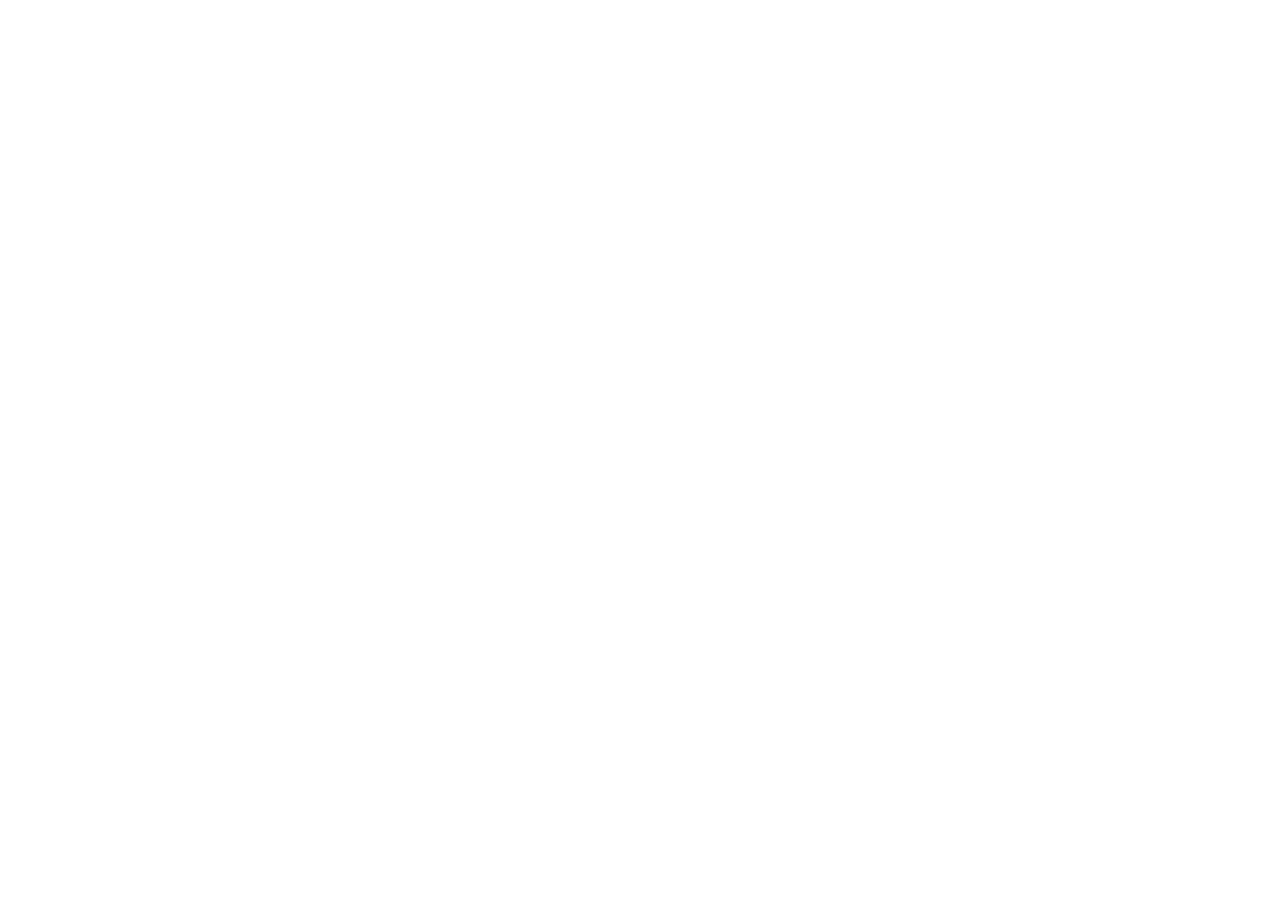
==== index.html @ 587dcdc4 "Create starter template" ====
<html lang="en">
  <head>
    <meta charset="UTF-8" />
    <meta http-equiv="X-UA-Compatible" content="IE=edge" />
    <meta name="viewport" content="width=device-width, initial-scale=1.0" />
    <link rel="stylesheet" href="assets/css/style.css" />
    <title>House Rental</title>
  </head>
  <body>
    <header></header>
    <main></main>
    <footer></footer>
    <script src="assets/js/script.js"></script>
  </body>
</html>
---- assets/css/style.css ----
@import url("https://fonts.googleapis.com/css2?family=Poppins:ital,wght@0,100;0,200;0,300;0,400;0,500;0,600;1,500&display=swap");

* {
  margin: 0;
  padding: 0;
  box-sizing: border-box;
  font-family: "Poppins", sans-serif;
}
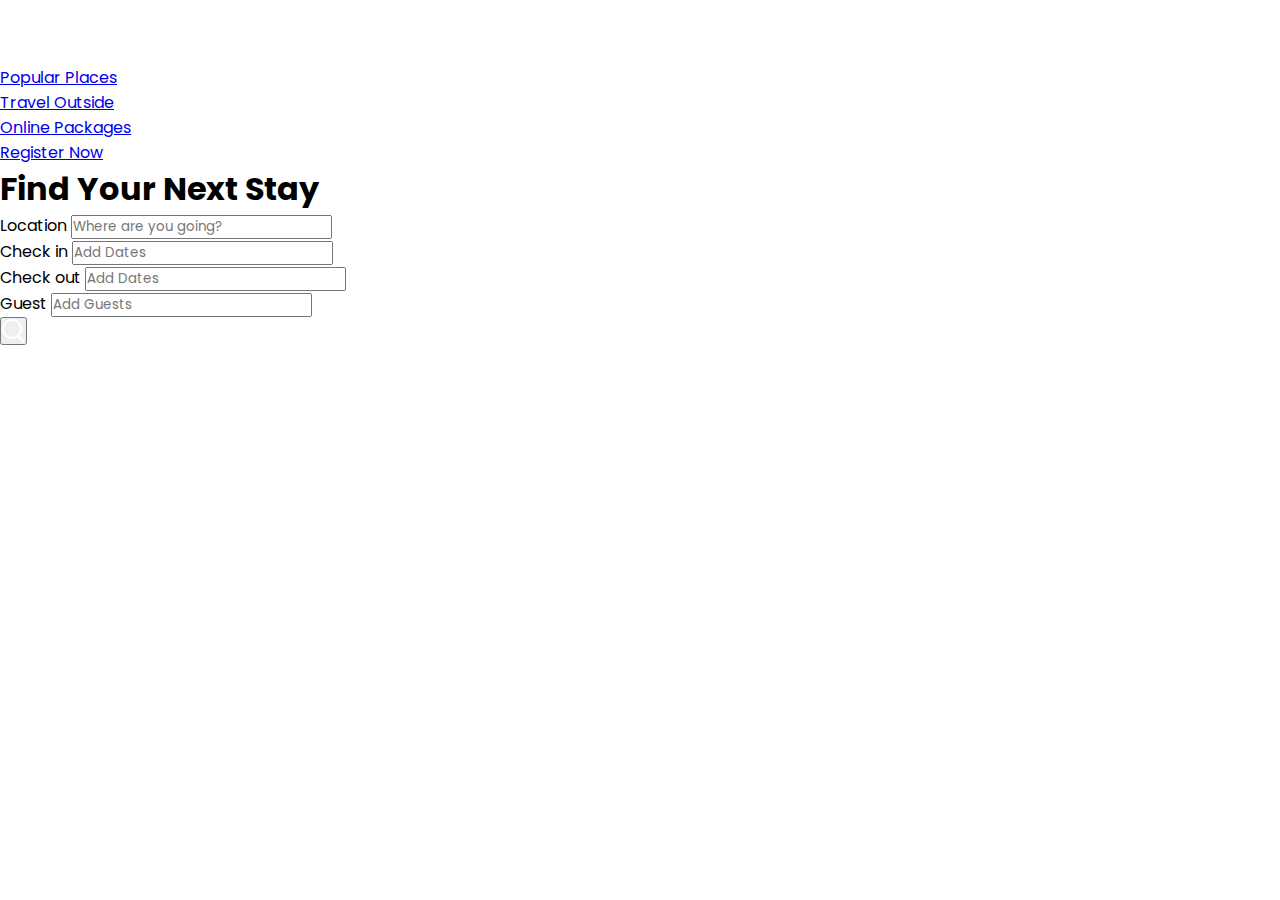
==== commit f36db136: "Create header & navbar" ====
--- a/index.html
+++ b/index.html
@@ -3,13 +3,69 @@
     <meta charset="UTF-8" />
     <meta http-equiv="X-UA-Compatible" content="IE=edge" />
     <meta name="viewport" content="width=device-width, initial-scale=1.0" />
+    <!-- custom css link -->
     <link rel="stylesheet" href="assets/css/style.css" />
     <title>House Rental</title>
   </head>
   <body>
-    <header></header>
+    <!-- header -->
+    <header class="header">
+      <!-- header menu -->
+      <nav class="navbar-container">
+        <section class="navbar-logo">
+          <img src="./assets/image/logo.png" alt="logo" />
+        </section>
+        <section class="navbar-menu">
+          <ul>
+            <li><a href="#">Popular Places</a></li>
+            <li><a href="#">Travel Outside</a></li>
+            <li><a href="#">Online Packages</a></li>
+          </ul>
+        </section>
+        <section class="navbar-register-btn">
+          <a href="#">Register Now</a>
+        </section>
+      </nav>
+
+      <!-- header search section -->
+
+      <section class="header-searchbar">
+        <section class="searchbar-title">
+          <h1>Find Your Next Stay</h1>
+        </section>
+        <section class="searchbar-form">
+          <form action="">
+            <section class="search-input border-right">
+              <label>Location</label>
+              <input type="text" placeholder="Where are you going?" />
+            </section>
+            <section class="search-input border-right">
+              <label>Check in</label>
+              <input type="text" placeholder="Add Dates" />
+            </section>
+            <section class="search-input border-right">
+              <label>Check out</label>
+              <input type="text" placeholder="Add Dates" />
+            </section>
+            <section class="search-input">
+              <label>Guest</label>
+              <input type="text" placeholder="Add Guests" />
+            </section>
+            <section class="searchbar-submit-btn">
+              <button type="submit">
+                <img src="./assets/image/search.png" alt="search" />
+              </button>
+            </section>
+          </form>
+        </section>
+      </section>
+    </header>
+    <!-- main -->
     <main></main>
+    <!-- footer -->
     <footer></footer>
+
+    <!-- scripts -->
     <script src="assets/js/script.js"></script>
   </body>
 </html>
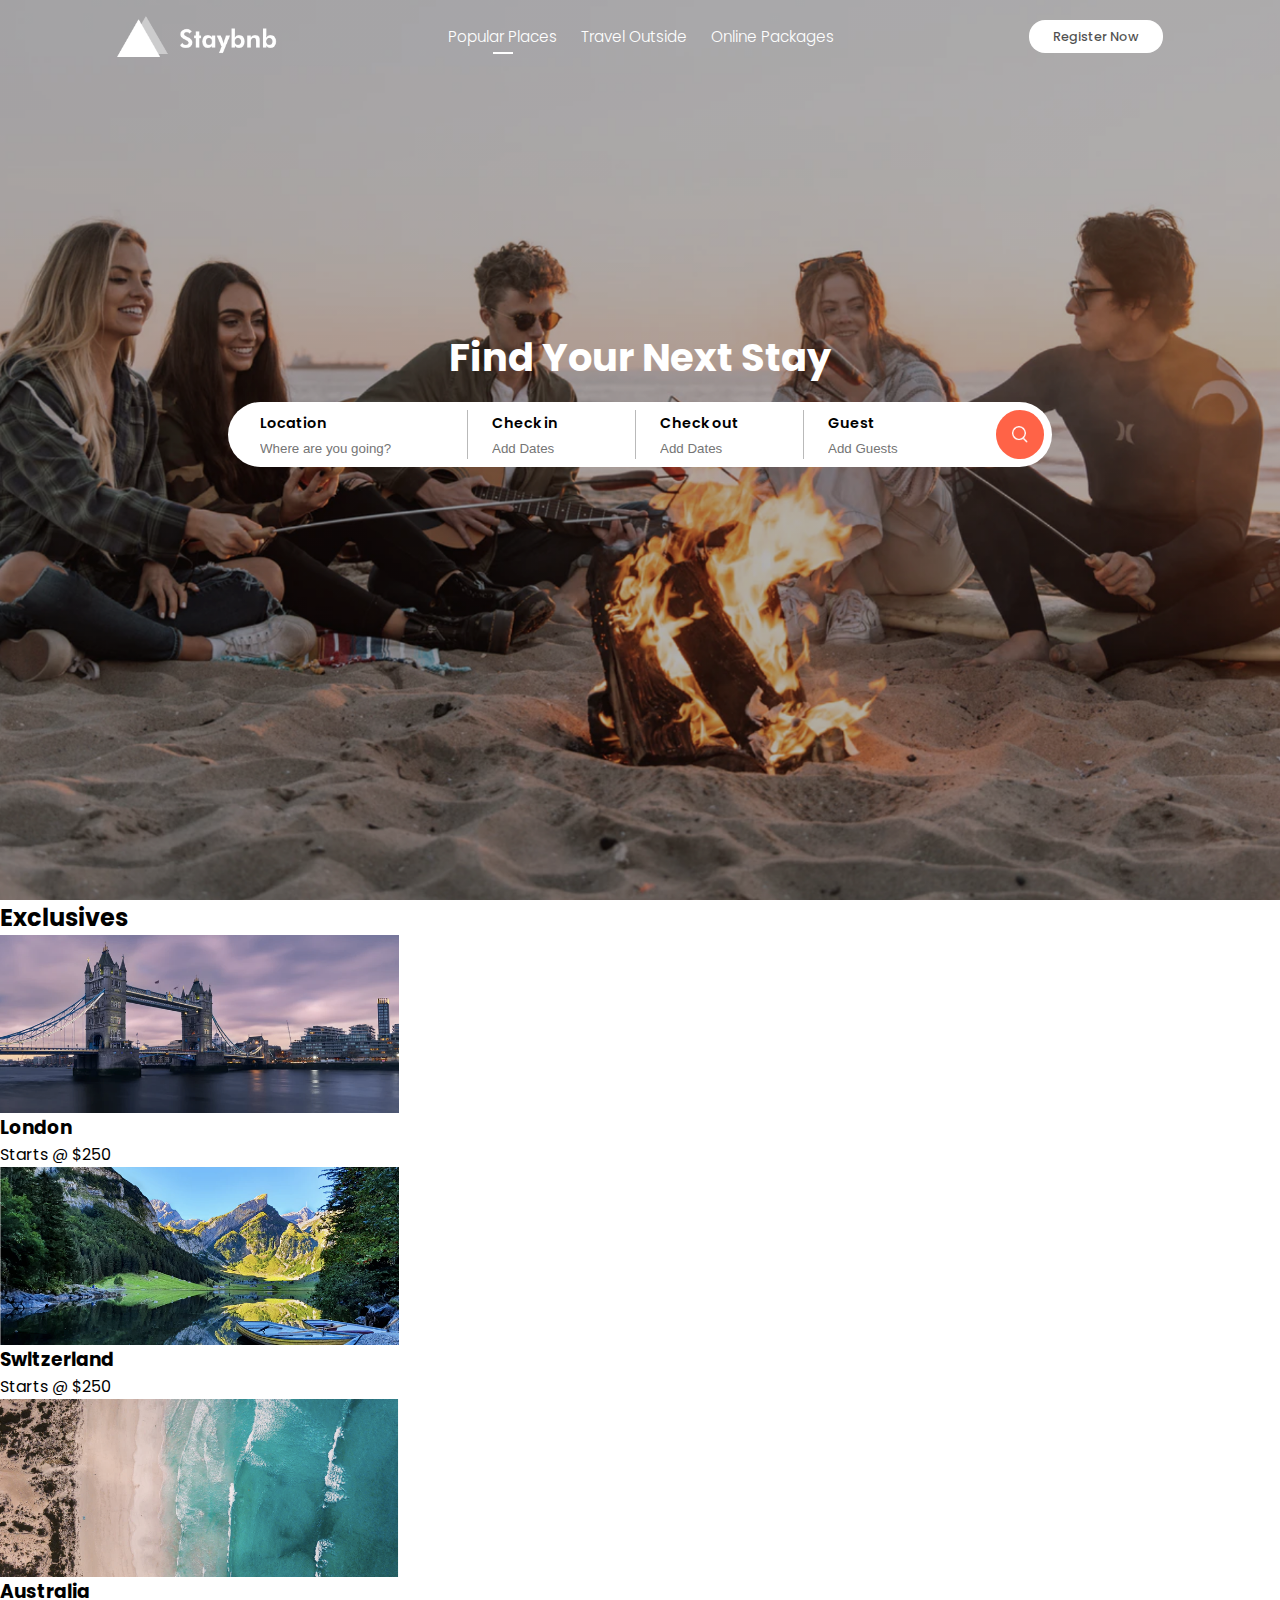
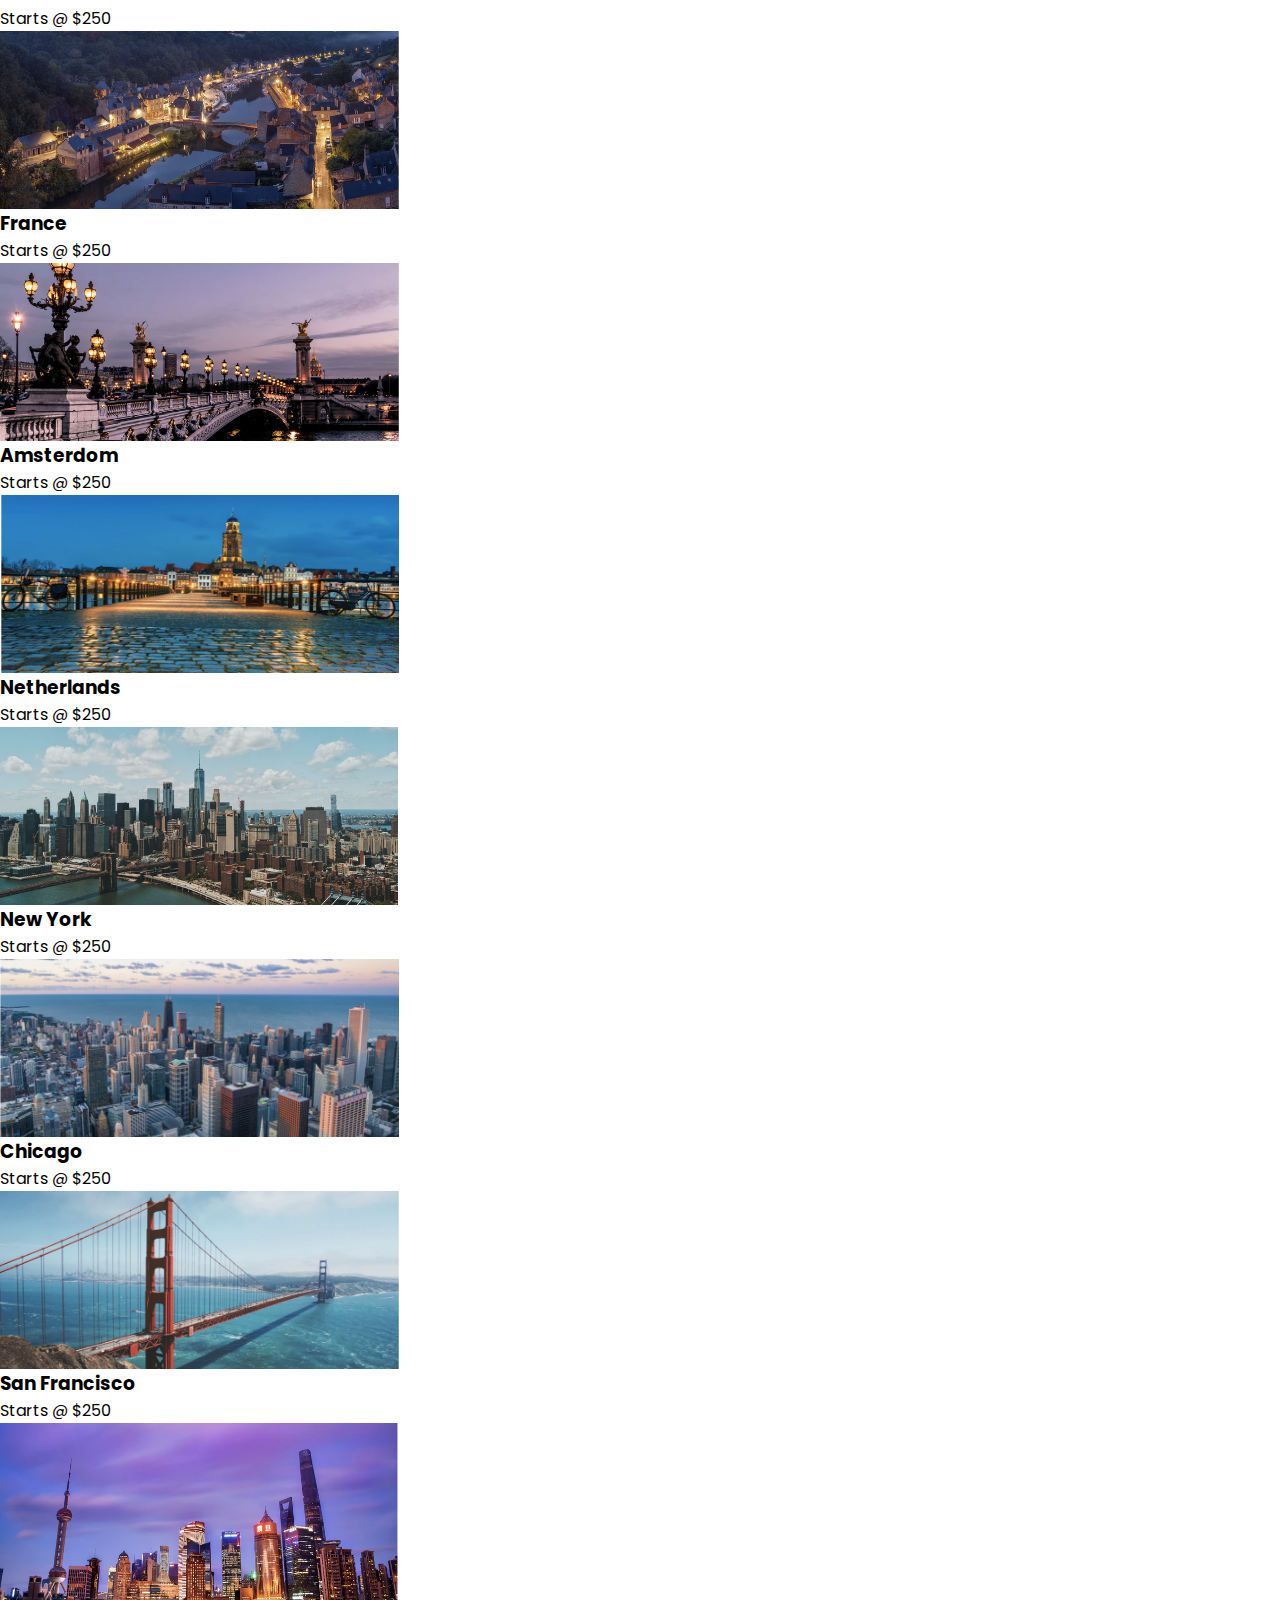
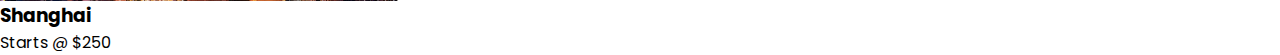
==== commit c94220e1: "Create exclusive section" ====
--- a/index.html
+++ b/index.html
@@ -61,7 +61,86 @@
       </section>
     </header>
     <!-- main -->
-    <main></main>
+    <main>
+      <!-- Exclusives sesction -->
+      <section class="exclusive-section">
+        <section class="exclusive-title">
+          <h2>Exclusives</h2>
+        </section>
+        <section class="exclusive-items">
+          <section>
+            <img src="./assets/image/image-1.png" alt="London" />
+            <span>
+              <h3>London</h3>
+              <p>Starts @ $250</p>
+            </span>
+          </section>
+          <section>
+            <img src="./assets/image/image-2.png" alt="Swltzerland" />
+            <span>
+              <h3>Swltzerland</h3>
+              <p>Starts @ $250</p>
+            </span>
+          </section>
+          <section>
+            <img src="./assets/image/image-3.png" alt="Australia" />
+            <span>
+              <h3>Australia</h3>
+              <p>Starts @ $250</p>
+            </span>
+          </section>
+          <section>
+            <img src="./assets/image/image-4.png" alt="France" />
+            <span>
+              <h3>France</h3>
+              <p>Starts @ $250</p>
+            </span>
+          </section>
+          <section>
+            <img src="./assets/image/image-5.png" alt="Amsterdom" />
+            <span>
+              <h3>Amsterdom</h3>
+              <p>Starts @ $250</p>
+            </span>
+          </section>
+          <section>
+            <img src="./assets/image/image-6.png" alt="Netherlands" />
+            <span>
+              <h3>Netherlands</h3>
+              <p>Starts @ $250</p>
+            </span>
+          </section>
+          <section>
+            <img src="./assets/image/image-7.png" alt="New York" />
+            <span>
+              <h3>New York</h3>
+              <p>Starts @ $250</p>
+            </span>
+          </section>
+          <section>
+            <img src="./assets/image/image-8.png" alt="Chicago" />
+            <span>
+              <h3>Chicago</h3>
+              <p>Starts @ $250</p>
+            </span>
+          </section>
+          <section>
+            <img src="./assets/image/image-9.png" alt="San Francisco" />
+            <span>
+              <h3>San Francisco</h3>
+              <p>Starts @ $250</p>
+            </span>
+          </section>
+          <section>
+            <img src="./assets/image/image-10.png" alt="Shanghai" />
+            <span>
+              <h3>Shanghai</h3>
+              <p>Starts @ $250</p>
+            </span>
+          </section>
+        </section>
+      </section>
+    </main>
     <!-- footer -->
     <footer></footer>
 
--- a/assets/css/style.css
+++ b/assets/css/style.css
@@ -1,8 +1,130 @@
 @import url("https://fonts.googleapis.com/css2?family=Poppins:ital,wght@0,100;0,200;0,300;0,400;0,500;0,600;1,500&display=swap");
+
+/* default sytles */
 
 * {
   margin: 0;
   padding: 0;
+  border: none;
+  outline: none;
   box-sizing: border-box;
+}
+
+body {
+  background: #fff;
+  color: #000;
   font-family: "Poppins", sans-serif;
 }
+
+a {
+  text-decoration: none;
+  color: #000;
+}
+
+li {
+  list-style: none;
+}
+
+/* custom sytles */
+
+header {
+  width: 100%;
+  height: 100vh;
+  background-image: linear-gradient(rgba(0, 0, 0, 0.3), rgba(0, 0, 0, 0.3)),
+    url("./../image/banner.png");
+  background-size: cover;
+  background-position: center;
+}
+
+/* header menu style */
+
+.navbar-container {
+  display: flex;
+  align-items: center;
+  justify-content: space-around;
+  padding: 1rem 2rem;
+}
+
+.navbar-logo img {
+  width: 10rem;
+}
+.navbar-menu ul {
+  display: flex;
+}
+.navbar-menu ul li a {
+  color: #fff;
+  margin-right: 1.5rem;
+  font-size: 0.95rem;
+  font-weight: 300;
+}
+.navbar-menu ul li:first-child {
+  position: relative;
+}
+.navbar-menu ul li:first-child:before {
+  content: "";
+  position: absolute;
+  bottom: -0.3rem;
+  left: 34%;
+  background: #fff;
+  height: 1.5px;
+  width: 15%;
+}
+.navbar-register-btn a {
+  background: #fff;
+  color: rgba(0, 0, 0, 0.685);
+  padding: 0.5rem 1.5rem;
+  border-radius: 1rem;
+  font-size: 0.8rem;
+  font-weight: 500;
+}
+
+/* header searchBar style */
+
+.header-searchbar {
+  display: flex;
+  flex-direction: column;
+  align-items: center;
+  margin-top: 20%;
+}
+.searchbar-title h1 {
+  font-size: 3vw;
+  color: #fff;
+}
+.searchbar-form form {
+  display: flex;
+  justify-content: space-evenly;
+  background: #fff;
+  padding: 0.5rem;
+  margin-top: 1rem;
+  border-radius: 3rem;
+}
+.searchbar-form form section {
+  display: flex;
+  flex-direction: column;
+  justify-content: space-around;
+  margin-left: 1.5rem;
+}
+.search-input {
+  width: 9rem;
+}
+.search-input:first-of-type {
+  width: 13rem;
+}
+.searchbar-form form section label {
+  font-size: 0.9rem;
+  font-weight: 600;
+}
+
+.border-right {
+  border-right: 1px solid rgba(112, 112, 112, 0.486);
+}
+.searchbar-submit-btn button {
+  background: tomato;
+  color: white;
+  padding: 1rem;
+  border-radius: 50%;
+  cursor: pointer;
+}
+.searchbar-submit-btn button img {
+  width: 1rem;
+}
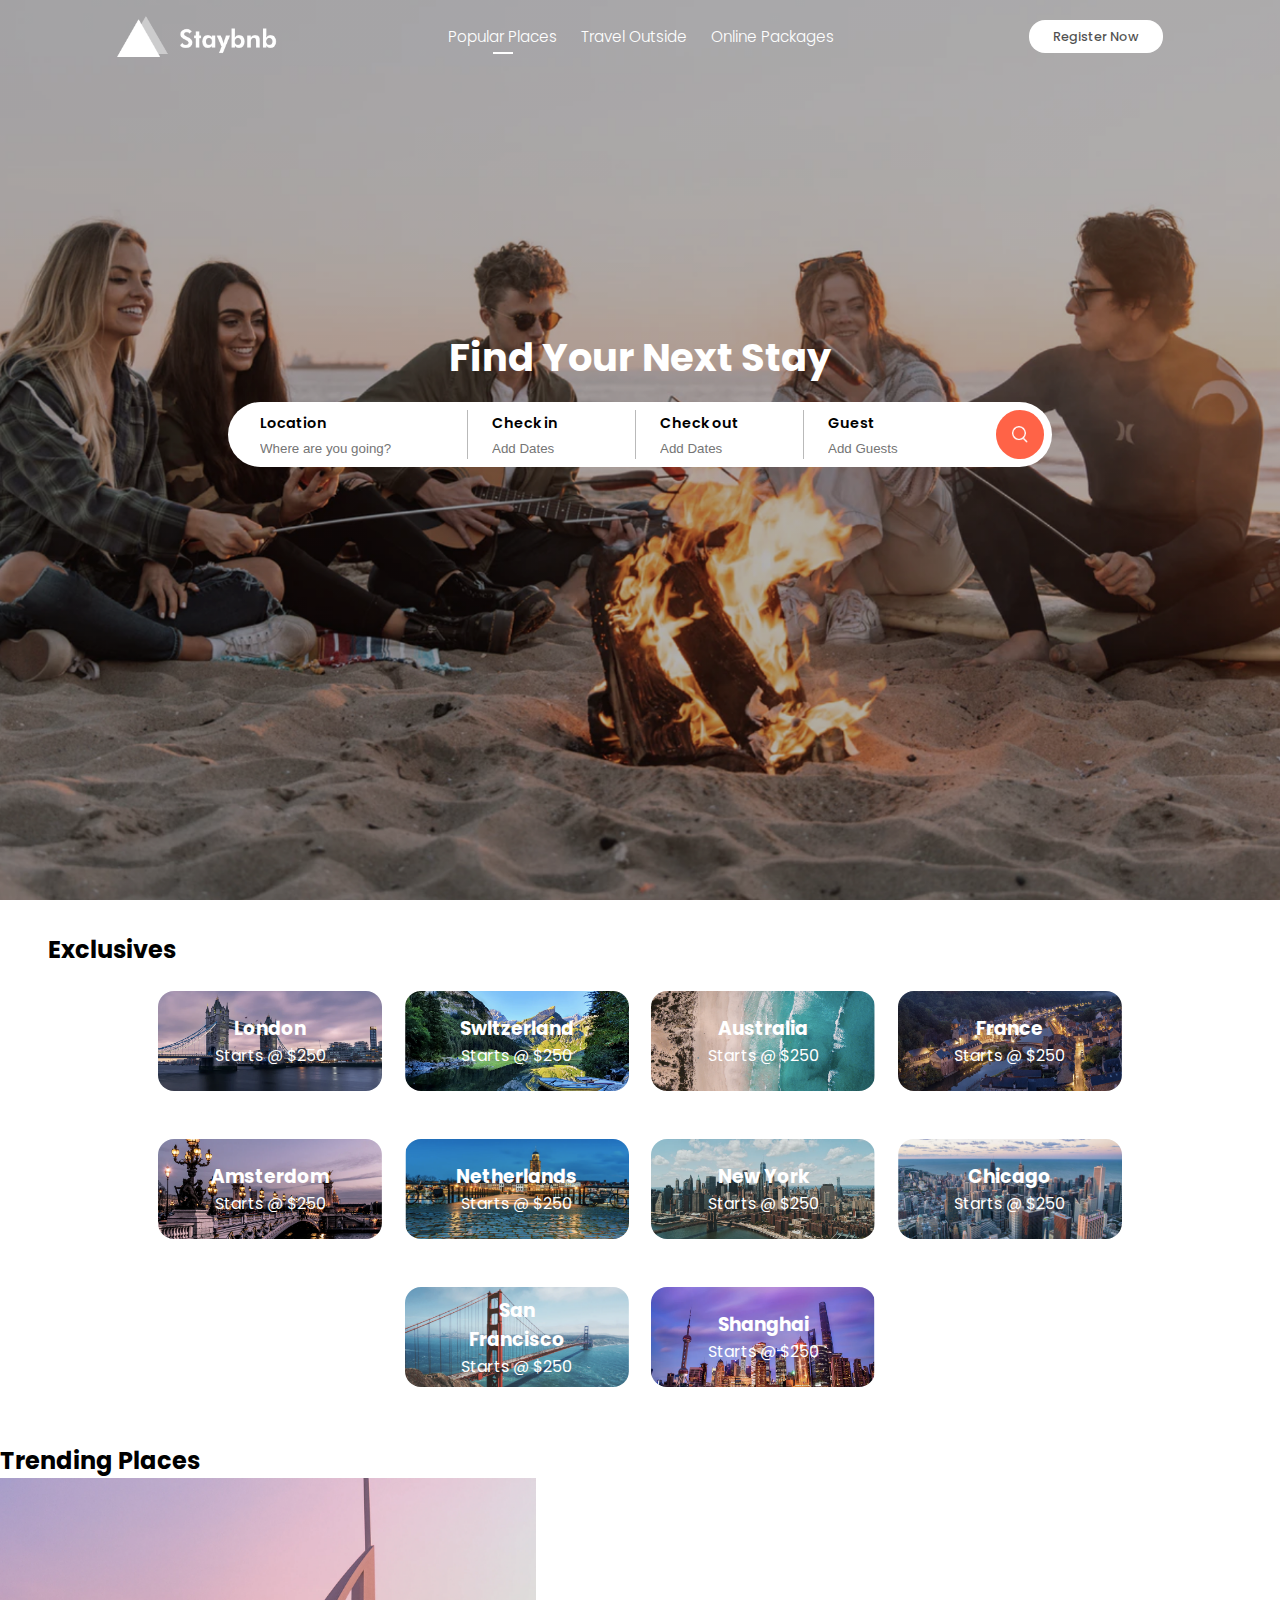
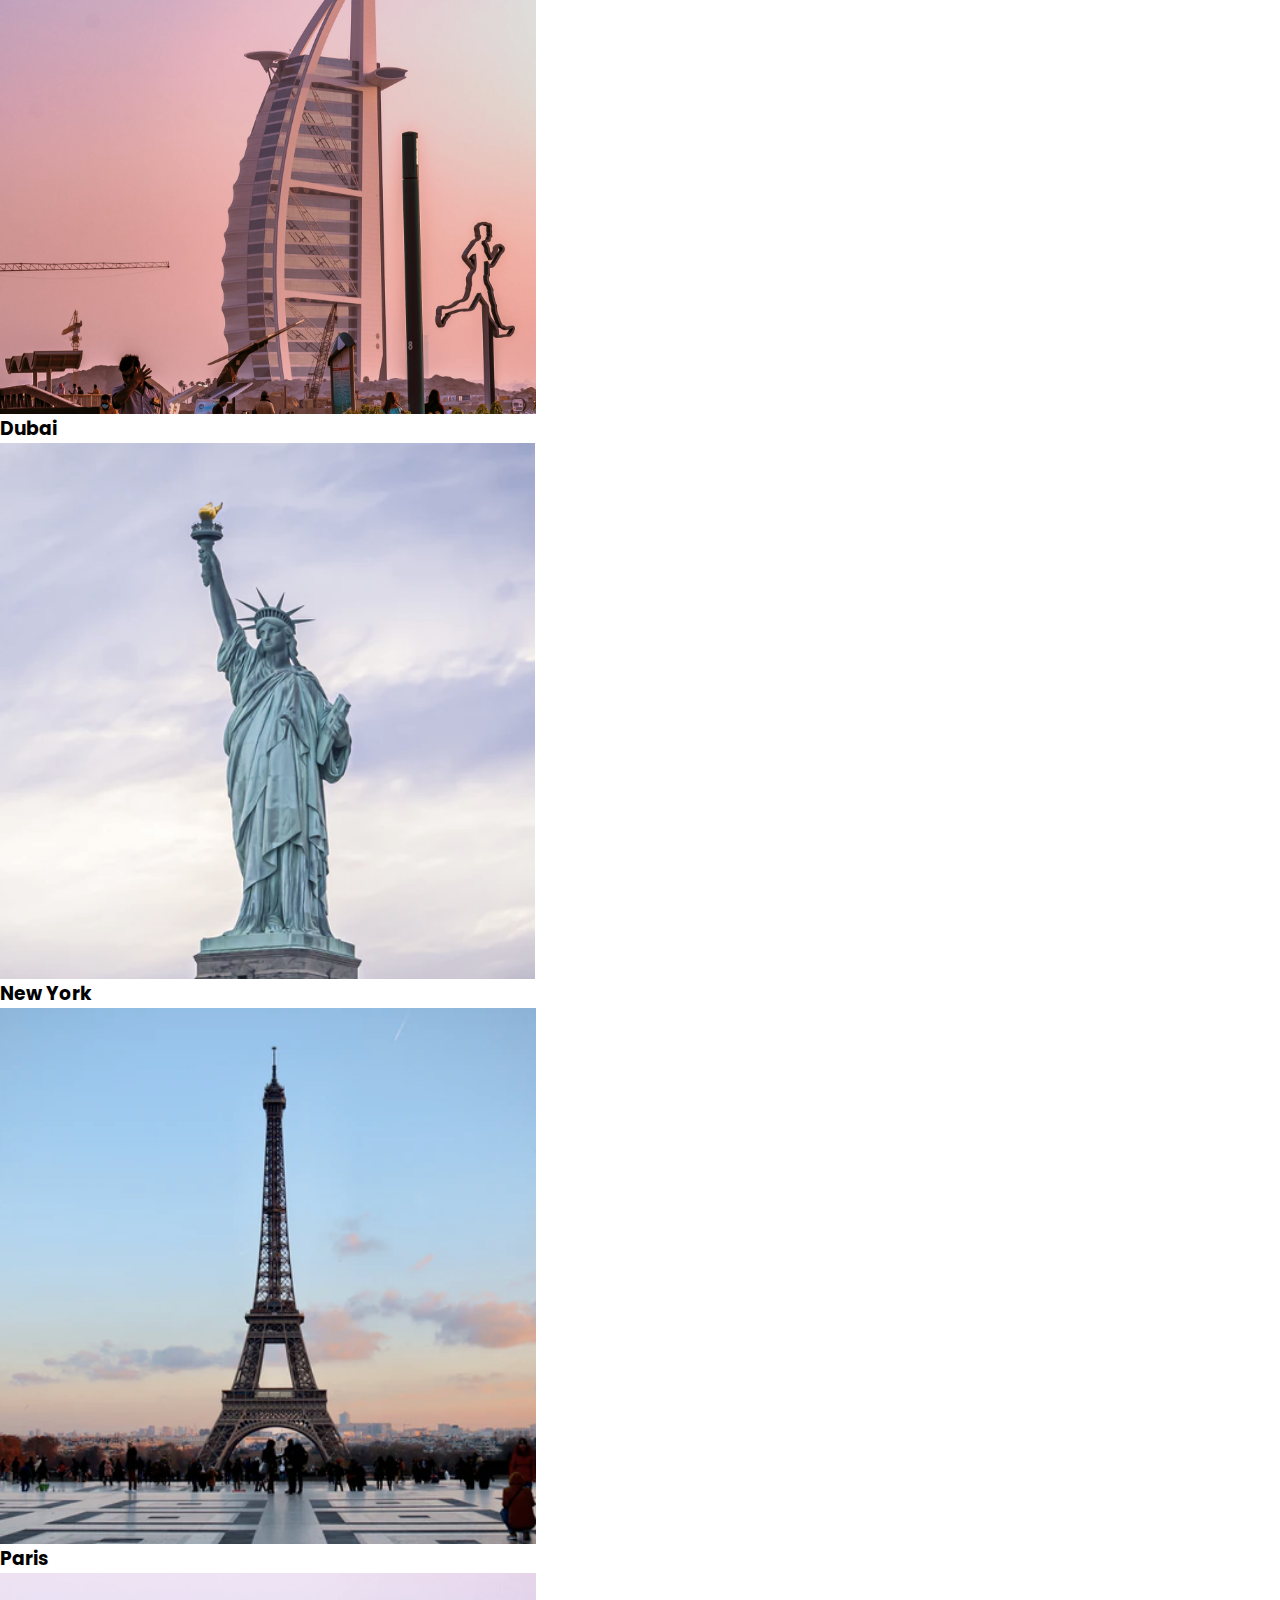
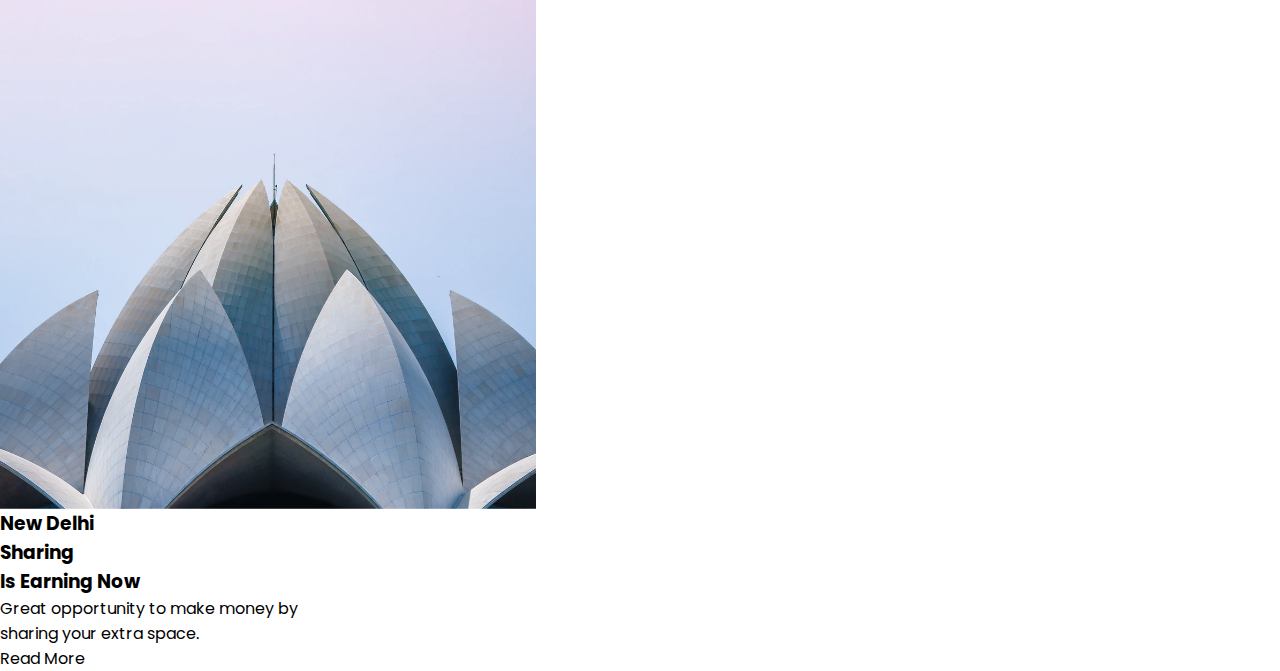
==== commit 76685c37: "Create Trending section & cta section" ====
--- a/index.html
+++ b/index.html
@@ -64,7 +64,7 @@
     <main>
       <!-- Exclusives sesction -->
       <section class="exclusive-section">
-        <section class="exclusive-title">
+        <section class="sub-title">
           <h2>Exclusives</h2>
         </section>
         <section class="exclusive-items">
@@ -140,6 +140,41 @@
           </section>
         </section>
       </section>
+
+      <!-- Trending place section -->
+      <section class="trending-section">
+        <section class="sub-title">
+          <h2>Trending Places</h2>
+        </section>
+        <section class="trending-items">
+          <section>
+            <img src="./assets/image/dubai.png" alt="dubai" />
+            <h3>Dubai</h3>
+          </section>
+          <section>
+            <img src="./assets/image/new-york.png" alt="new york" />
+            <h3>New York</h3>
+          </section>
+          <section>
+            <img src="./assets/image/paris.png" alt="paris" />
+            <h3>Paris</h3>
+          </section>
+          <section>
+            <img src="./assets/image/new-delhi.png" alt="new delhi" />
+            <h3>New Delhi</h3>
+          </section>
+        </section>
+      </section>
+
+      <!-- cta section -->
+
+      <section class="cta-section">
+        <h3>Sharing <br />Is Earning Now</h3>
+        <p>
+          Great opportunity to make money by <br />sharing your extra space.
+        </p>
+        <a href="#" class="cta-btn">Read More</a>
+      </section>
     </main>
     <!-- footer -->
     <footer></footer>
--- a/assets/css/style.css
+++ b/assets/css/style.css
@@ -128,3 +128,37 @@
 .searchbar-submit-btn button img {
   width: 1rem;
 }
+
+/* exclusive section styles */
+
+.exclusive-section {
+  padding: 2rem 3rem;
+}
+.exclusive-title {
+  font-size: 2vw;
+  font-weight: 500;
+  color: rgba(0, 0, 0, 0.795);
+}
+.exclusive-items {
+  display: flex;
+  flex-wrap: wrap;
+  justify-content: center;
+}
+.exclusive-items section {
+  position: relative;
+  margin: 1.5rem 0.7rem;
+}
+.exclusive-items section img {
+  width: 14rem;
+  border-radius: 1rem;
+  z-index: -1;
+}
+.exclusive-items section span {
+  position: absolute;
+  top: 50%;
+  left: 50%;
+  transform: translate(-50%, -50%);
+  color: #fff;
+  text-align: center;
+  z-index: 20;
+}
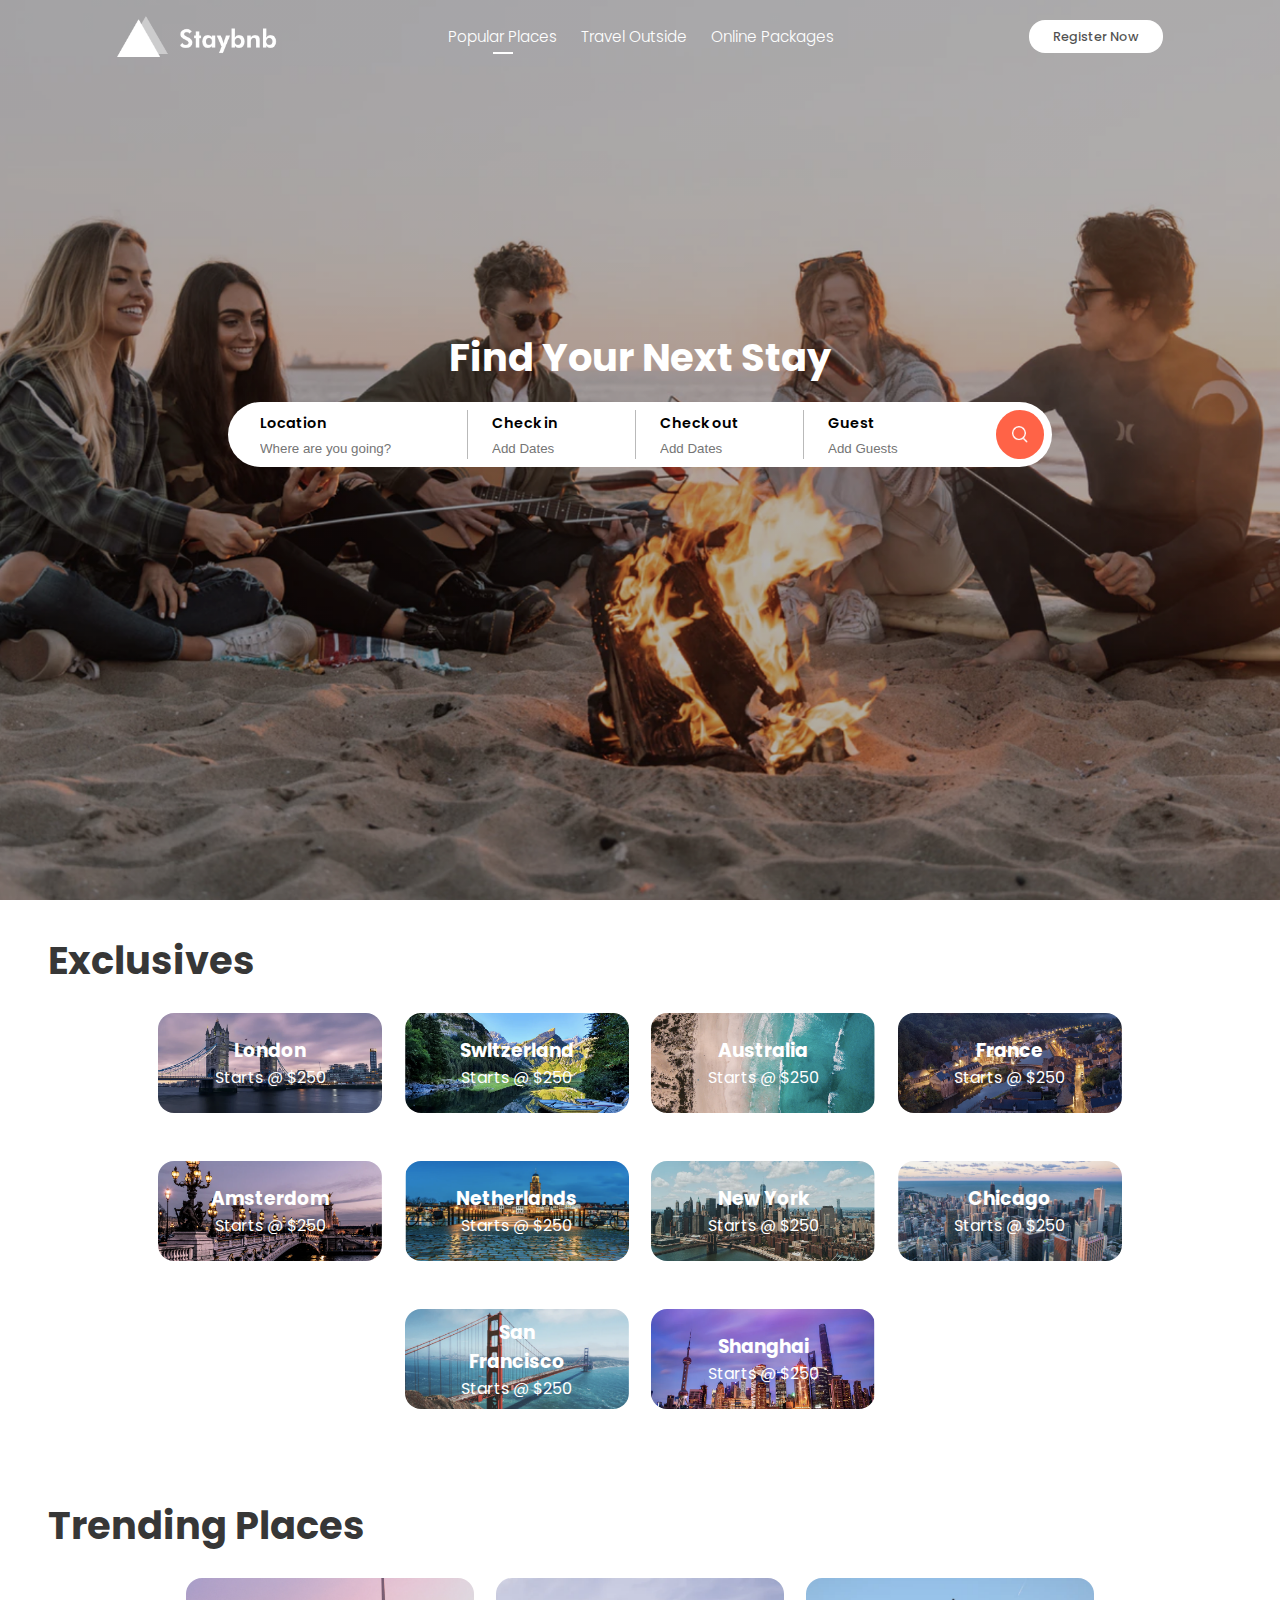
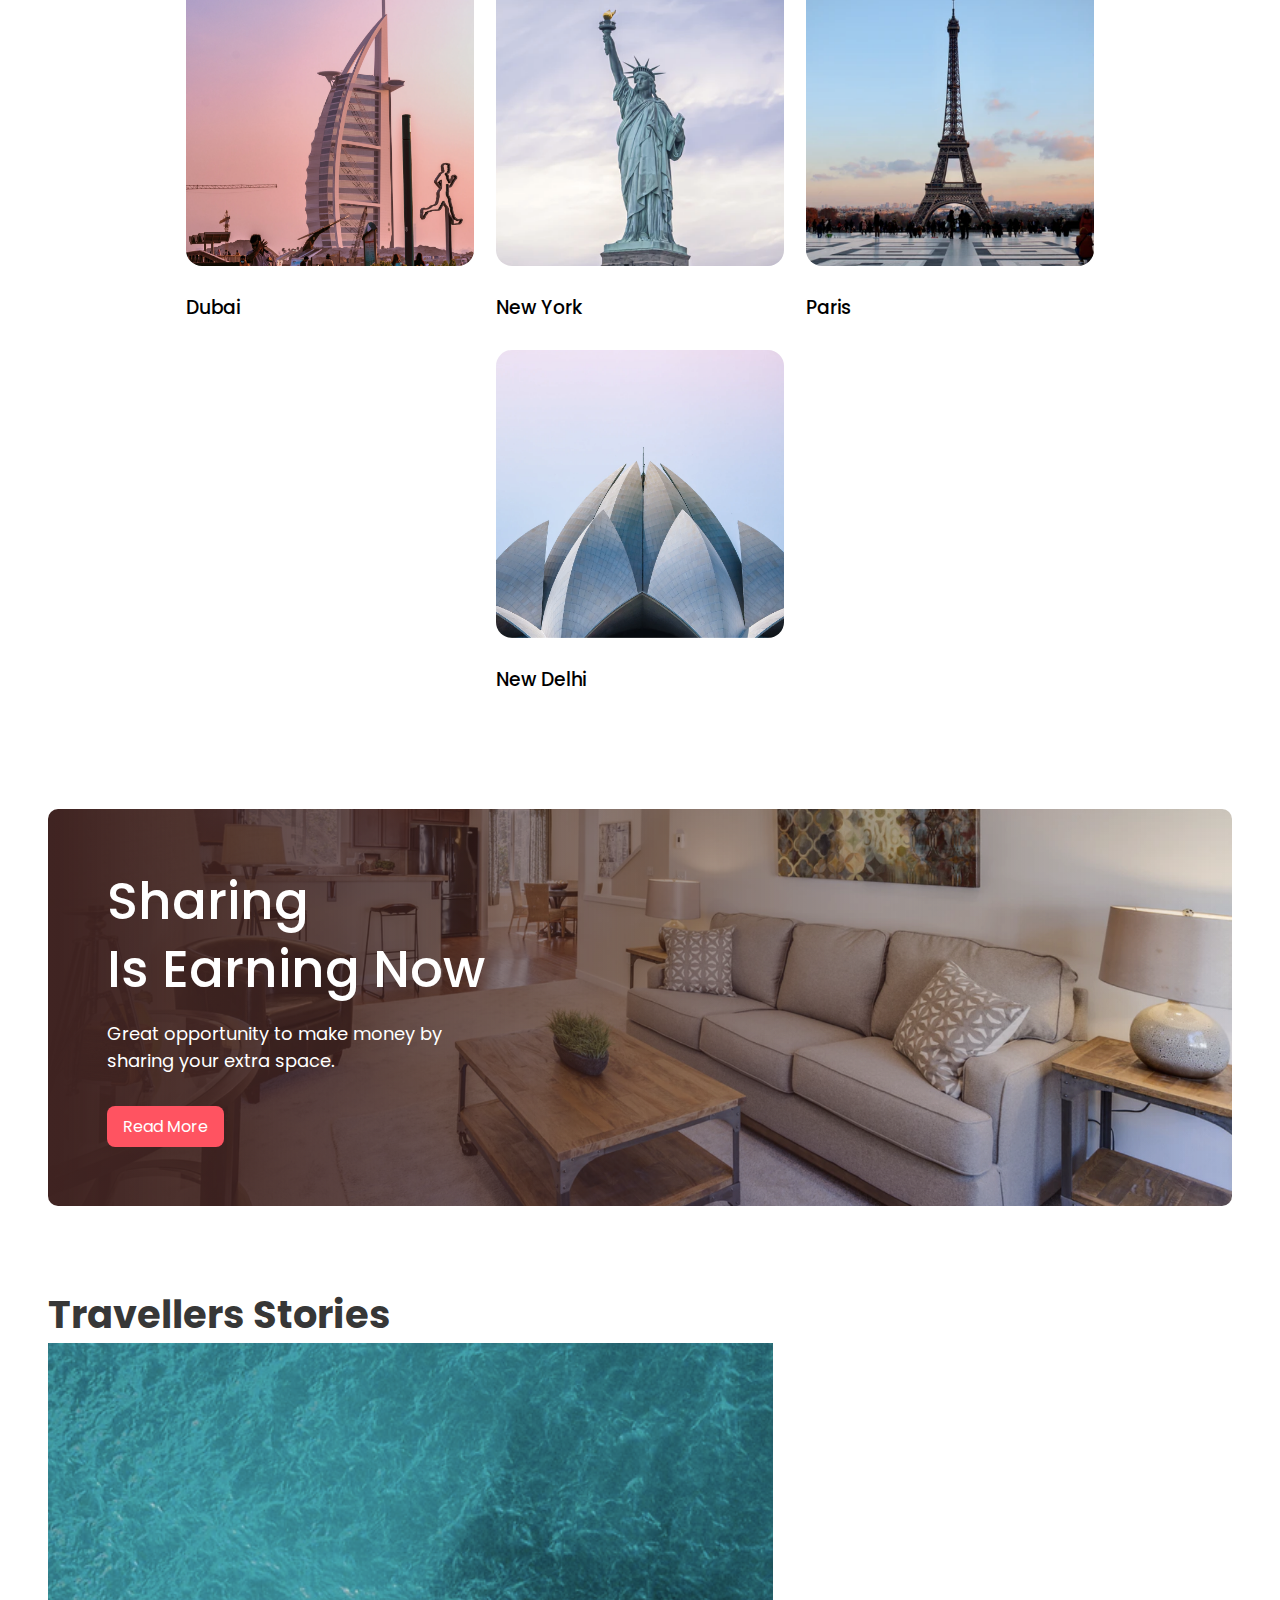
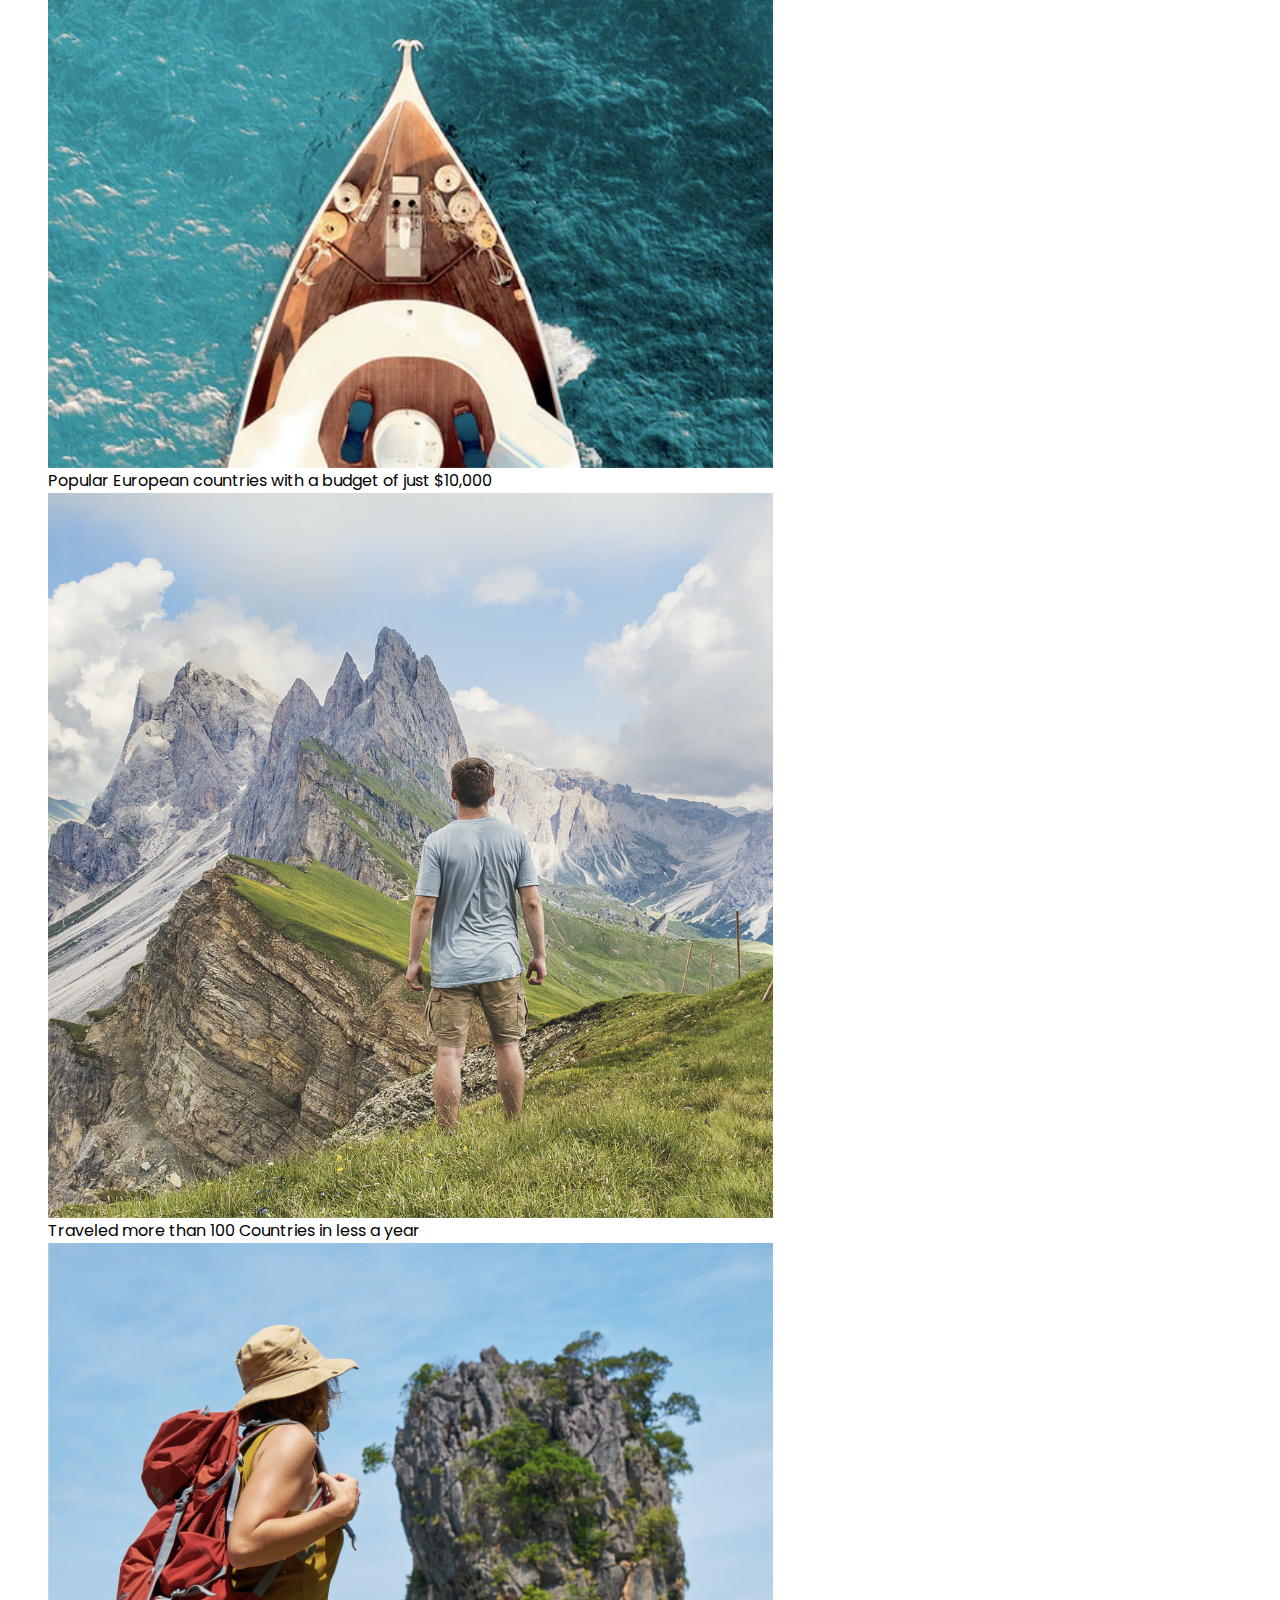
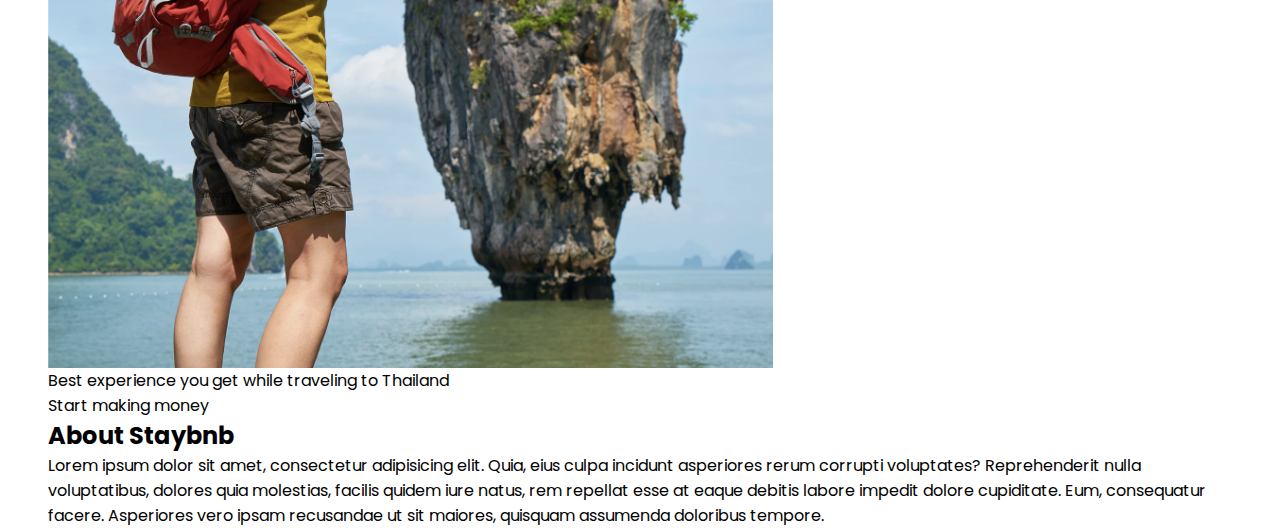
==== commit 1bec32c4: "Create Travellers section & About section" ====
--- a/index.html
+++ b/index.html
@@ -175,6 +175,48 @@
         </p>
         <a href="#" class="cta-btn">Read More</a>
       </section>
+
+      <!-- Travellers Stories section -->
+
+      <section class="travellers-section">
+        <section class="sub-title">
+          <h2>Travellers Stories</h2>
+        </section>
+        <section class="travellers-items">
+          <section>
+            <img src="./assets/image/story-1.png" alt="story" />
+            <p>Popular European countries with a budget of just $10,000</p>
+          </section>
+          <section>
+            <img src="./assets/image/story-2.png" alt="story" />
+            <p>Traveled more than 100 Countries in less a year</p>
+          </section>
+          <section>
+            <img src="./assets/image/story-3.png" alt="story" />
+            <p>Best experience you get while traveling to Thailand</p>
+          </section>
+        </section>
+        <section class="travellers-btn">
+          <a href="#">Start making money</a>
+        </section>
+      </section>
+
+      <!-- About section -->
+      <section class="about-section">
+        <section class="about-title">
+          <h2>About Staybnb</h2>
+        </section>
+        <section class="about-description">
+          <p>
+            Lorem ipsum dolor sit amet, consectetur adipisicing elit. Quia, eius
+            culpa incidunt asperiores rerum corrupti voluptates? Reprehenderit
+            nulla voluptatibus, dolores quia molestias, facilis quidem iure
+            natus, rem repellat esse at eaque debitis labore impedit dolore
+            cupiditate. Eum, consequatur facere. Asperiores vero ipsam
+            recusandae ut sit maiores, quisquam assumenda doloribus tempore.
+          </p>
+        </section>
+      </section>
     </main>
     <!-- footer -->
     <footer></footer>
--- a/assets/css/style.css
+++ b/assets/css/style.css
@@ -129,17 +129,23 @@
   width: 1rem;
 }
 
-/* exclusive section styles */
-
-.exclusive-section {
-  padding: 2rem 3rem;
-}
-.exclusive-title {
+main {
+  margin: 0 3rem;
+}
+
+/* exclusive section & trending section styles */
+
+.exclusive-section,
+.trending-section {
+  padding: 2rem 0;
+}
+.sub-title {
   font-size: 2vw;
   font-weight: 500;
   color: rgba(0, 0, 0, 0.795);
 }
-.exclusive-items {
+.exclusive-items,
+.trending-items {
   display: flex;
   flex-wrap: wrap;
   justify-content: center;
@@ -153,6 +159,13 @@
   border-radius: 1rem;
   z-index: -1;
 }
+
+.trending-items section img {
+  width: 18rem;
+  margin: 1.5rem 0.7rem;
+  border-radius: 1rem;
+}
+
 .exclusive-items section span {
   position: absolute;
   top: 50%;
@@ -162,3 +175,41 @@
   text-align: center;
   z-index: 20;
 }
+
+.trending-items section h3 {
+  margin: 0.2rem 0.7rem;
+  font-weight: 500;
+}
+
+/* cta section styles */
+
+.cta-section {
+  margin: 5rem 0;
+  background-image: linear-gradient(to right, #3f2321, transparent),
+    url("./../image/banner-2.png");
+  background-size: cover;
+  background-position: center;
+  border-radius: 10px;
+  padding: 5%;
+  color: #fff;
+}
+
+.cta-section h3 {
+  font-size: 4vw;
+  line-height: 5.3vw;
+  font-weight: 500;
+}
+
+.cta-section p {
+  font-size: 18px;
+  margin: 1rem 0;
+}
+
+.cta-btn {
+  display: inline-block;
+  background: #ff5361;
+  color: #fff;
+  padding: 0.5rem 1rem;
+  border-radius: 0.5rem;
+  margin-top: 1rem;
+}
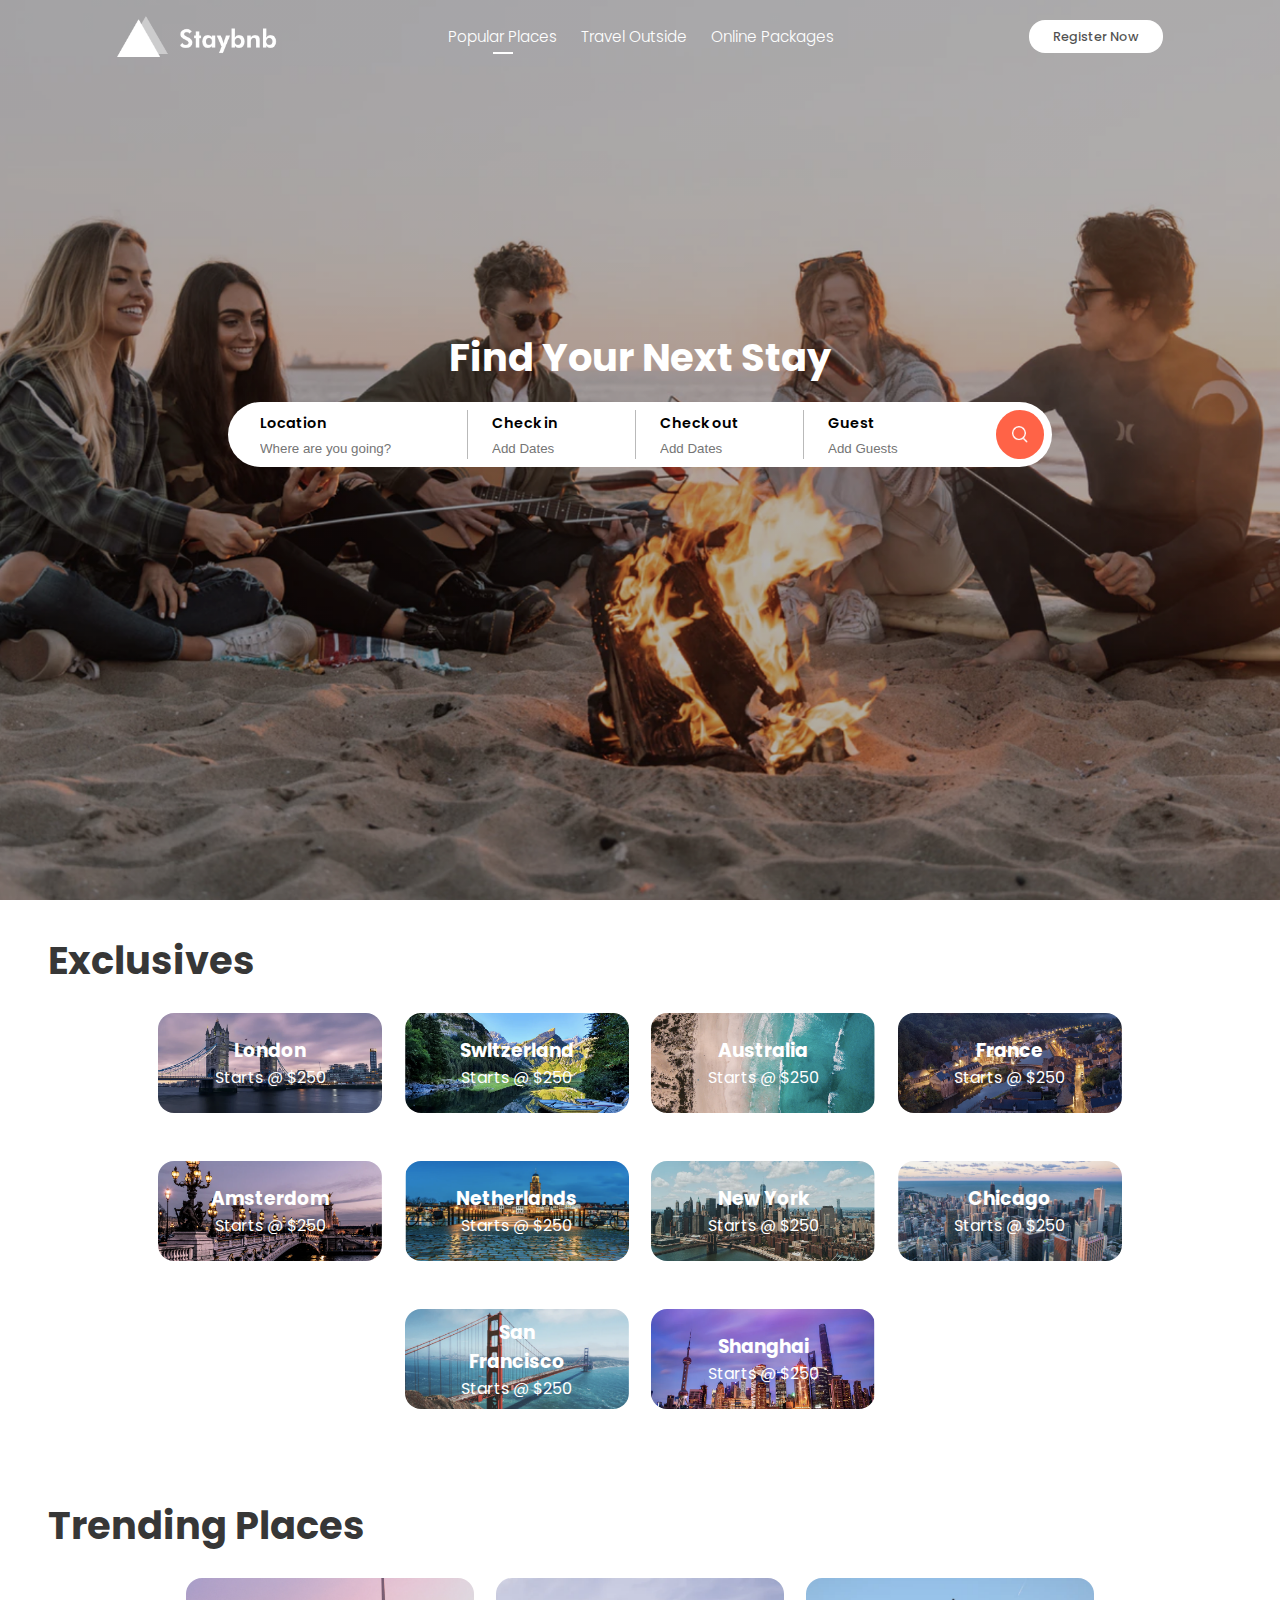
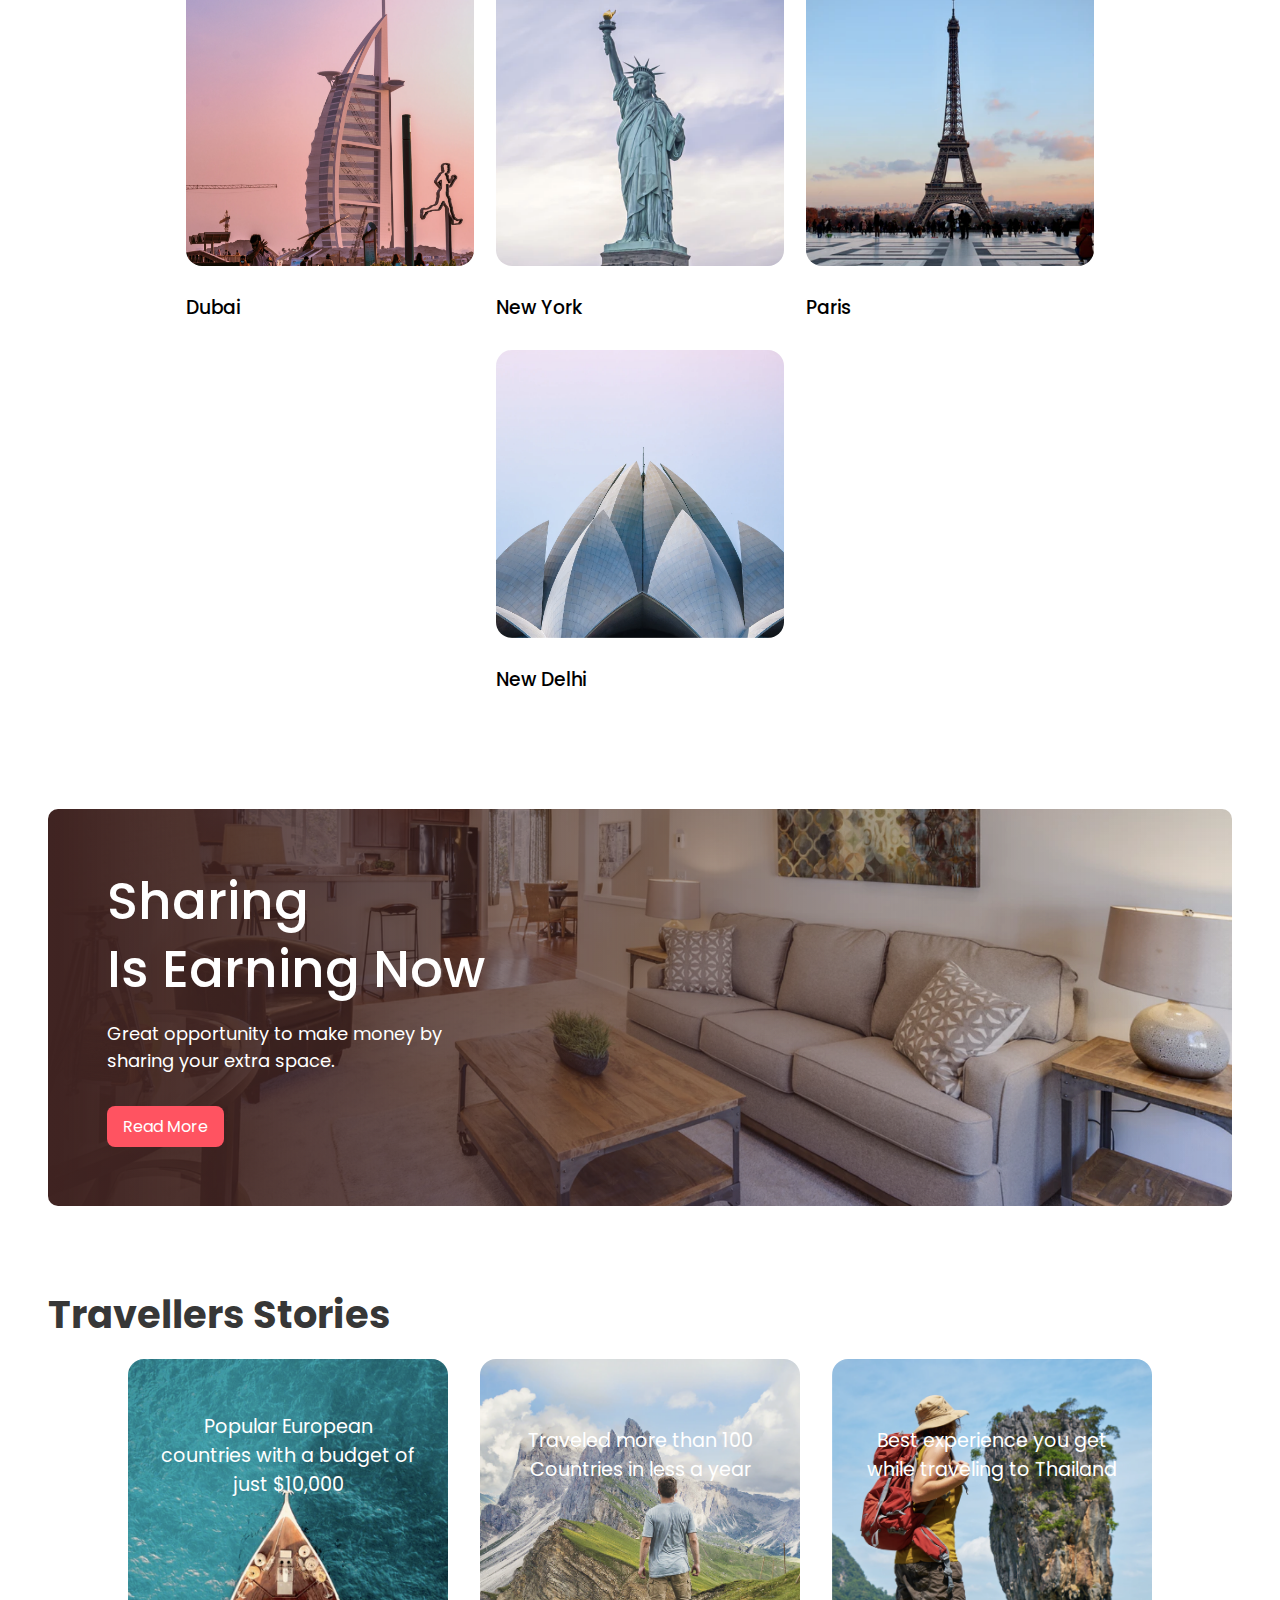
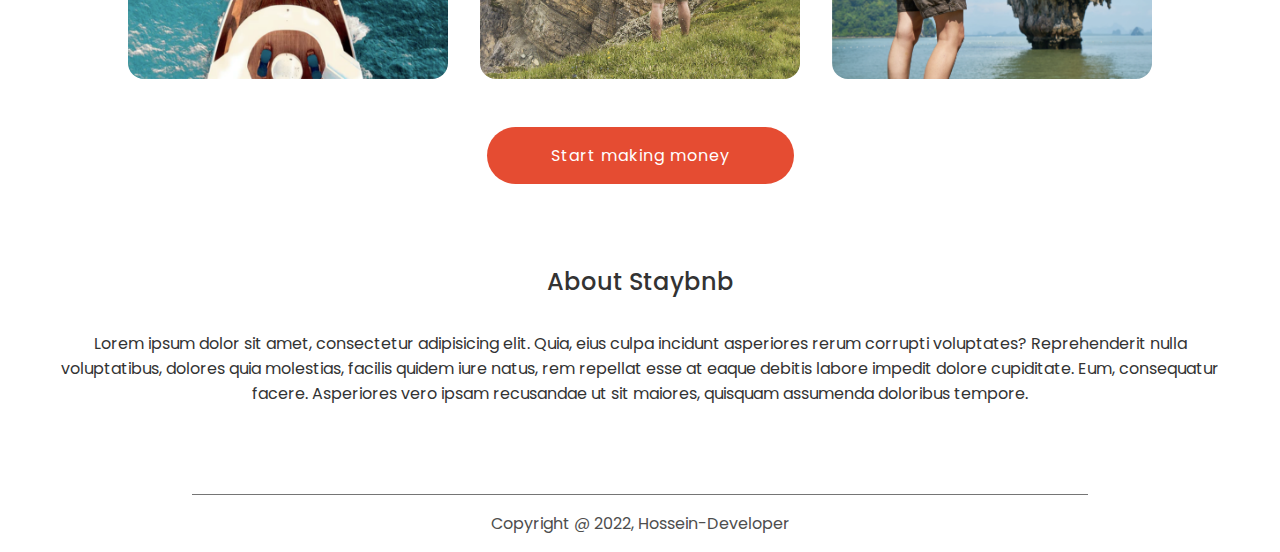
==== commit b5ac0ded: "Create footer" ====
--- a/index.html
+++ b/index.html
@@ -3,6 +3,14 @@
     <meta charset="UTF-8" />
     <meta http-equiv="X-UA-Compatible" content="IE=edge" />
     <meta name="viewport" content="width=device-width, initial-scale=1.0" />
+    <!-- FontAwesome css link -->
+    <link
+      rel="stylesheet"
+      href="https://cdnjs.cloudflare.com/ajax/libs/font-awesome/6.1.1/css/all.min.css"
+      integrity="sha512-KfkfwYDsLkIlwQp6LFnl8zNdLGxu9YAA1QvwINks4PhcElQSvqcyVLLD9aMhXd13uQjoXtEKNosOWaZqXgel0g=="
+      crossorigin="anonymous"
+      referrerpolicy="no-referrer"
+    />
     <!-- custom css link -->
     <link rel="stylesheet" href="assets/css/style.css" />
     <title>House Rental</title>
@@ -219,7 +227,23 @@
       </section>
     </main>
     <!-- footer -->
-    <footer></footer>
+    <footer>
+      <section class="footer-socil-icons">
+        <a href="https://facebook.com/"><i class="fab fa-facebook"></i></a>
+        <a href="https://youtube.com/"><i class="fab fa-youtube"></i></a>
+        <a href="https://twitter.com/"><i class="fab fa-twitter"></i></a>
+        <a href="https://linkedin.com/"><i class="fab fa-linkedin"></i></a>
+        <a href="https://instagram.com/"><i class="fab fa-instagram"></i></a>
+      </section>
+      <section class="footer-copyright">
+        Copyright @ 2022,
+        <span
+          ><a href="https://instagram.com/Hossein_developer"
+            >Hossein-Developer</a
+          >
+        </span>
+      </section>
+    </footer>
 
     <!-- scripts -->
     <script src="assets/js/script.js"></script>
--- a/assets/css/style.css
+++ b/assets/css/style.css
@@ -213,3 +213,81 @@
   border-radius: 0.5rem;
   margin-top: 1rem;
 }
+
+/* travellers section styles */
+
+.travellers-items {
+  display: flex;
+  flex-wrap: wrap;
+  justify-content: center;
+}
+.travellers-items section {
+  position: relative;
+  margin: 1rem;
+}
+.travellers-items section img {
+  width: 20rem;
+  border-radius: 1rem;
+  z-index: -1;
+}
+.travellers-items section p {
+  position: absolute;
+  top: 30%;
+  left: 50%;
+  transform: translate(-50%, -50%);
+  width: 80%;
+  color: #fff;
+  font-size: 1.2rem;
+  text-align: center;
+}
+.travellers-btn {
+  display: flex;
+  justify-content: center;
+  margin: 2rem 0;
+}
+.travellers-btn a {
+  padding: 1rem 4rem;
+  border-radius: 2rem;
+  background-color: rgba(223, 34, 1, 0.808);
+  color: white;
+  letter-spacing: 1px;
+}
+
+/* about section styles */
+
+.about-section {
+  text-align: center;
+  margin: 80px 0;
+  color: #333;
+  font-size: 1rem;
+}
+
+.about-title h2 {
+  font-size: 1.5rem;
+  margin-bottom: 2rem;
+  font-weight: 500;
+}
+
+/* footer */
+
+footer {
+  width: 100%;
+  text-align: center;
+}
+footer,
+footer a {
+  color: rgb(78, 78, 78);
+}
+.footer-socil-icons {
+  width: 70%;
+  margin: 0.5rem auto;
+  padding-bottom: 0.5rem;
+  border-bottom: 1px solid rgba(0, 0, 0, 0.541);
+}
+.footer-socil-icons a {
+  font-size: 1.3rem;
+  margin-right: 0.5rem;
+}
+.footer-copyright {
+  margin: 1rem 0;
+}
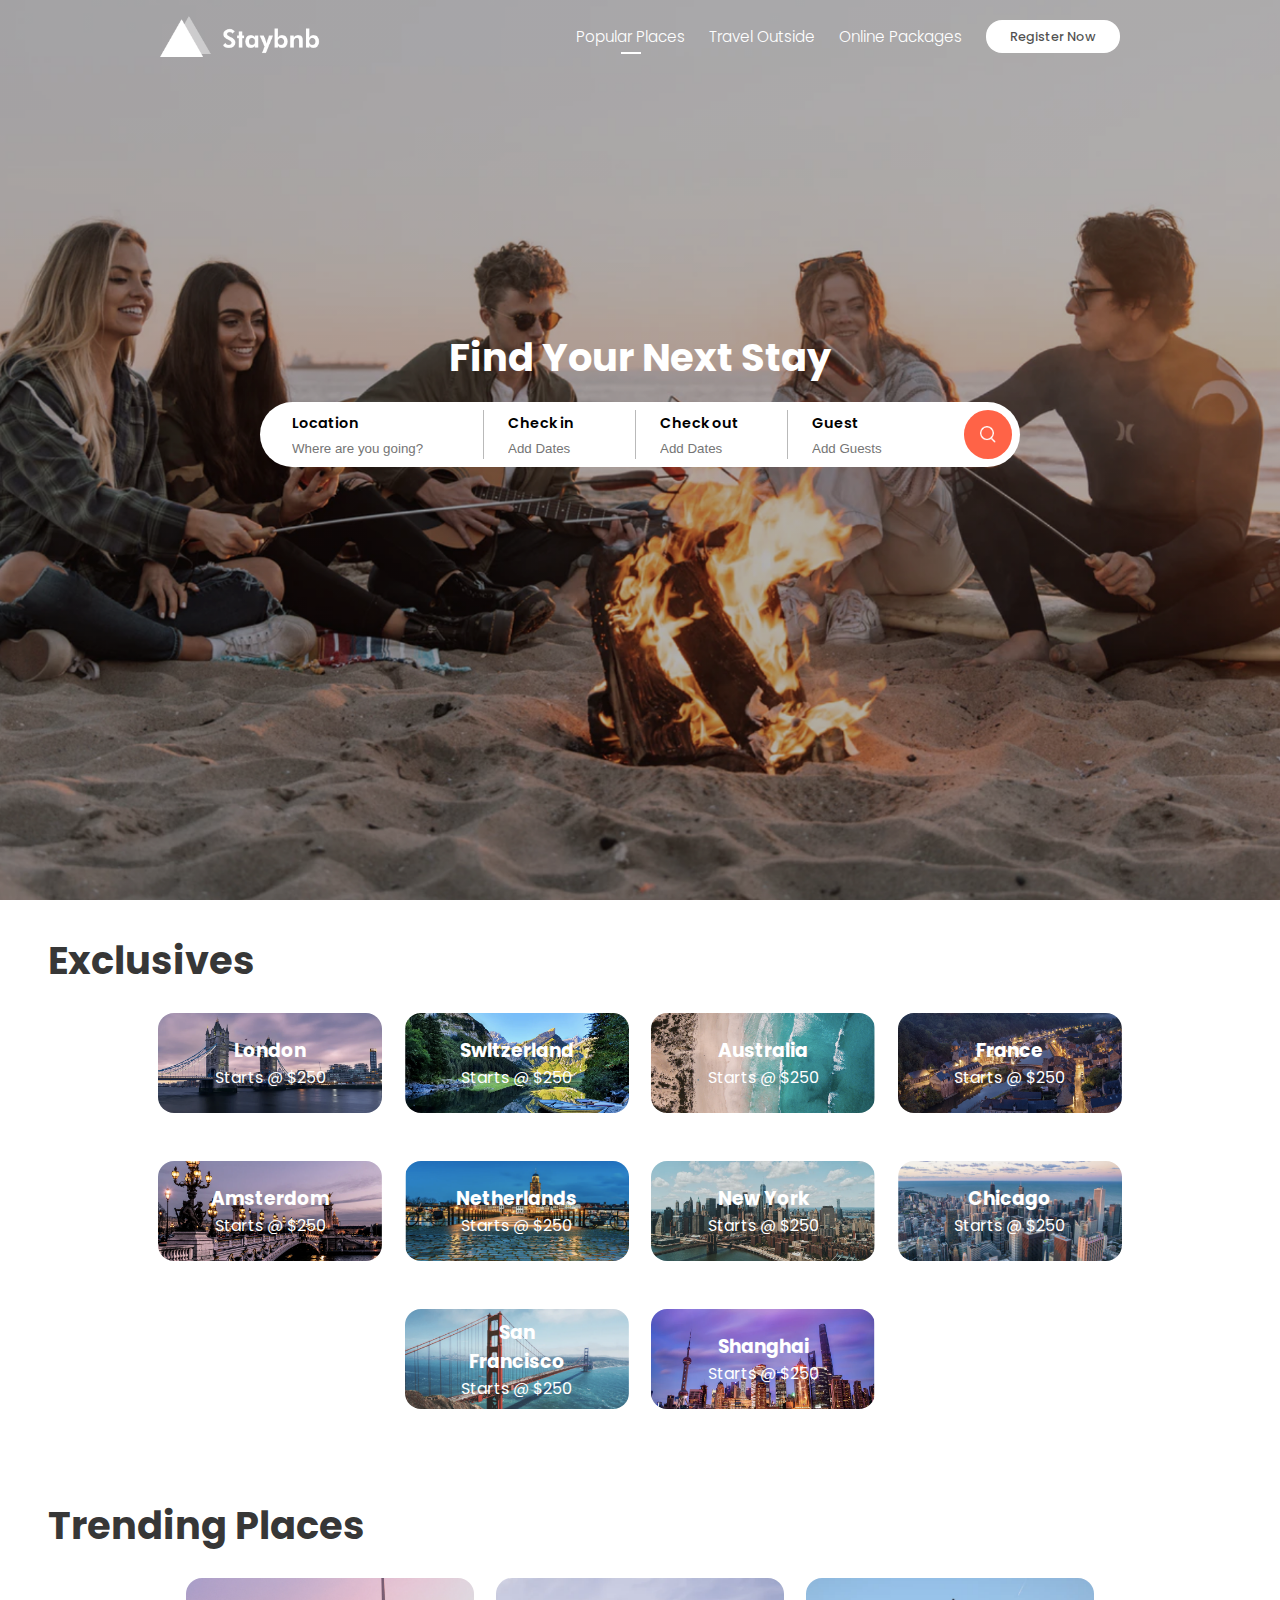
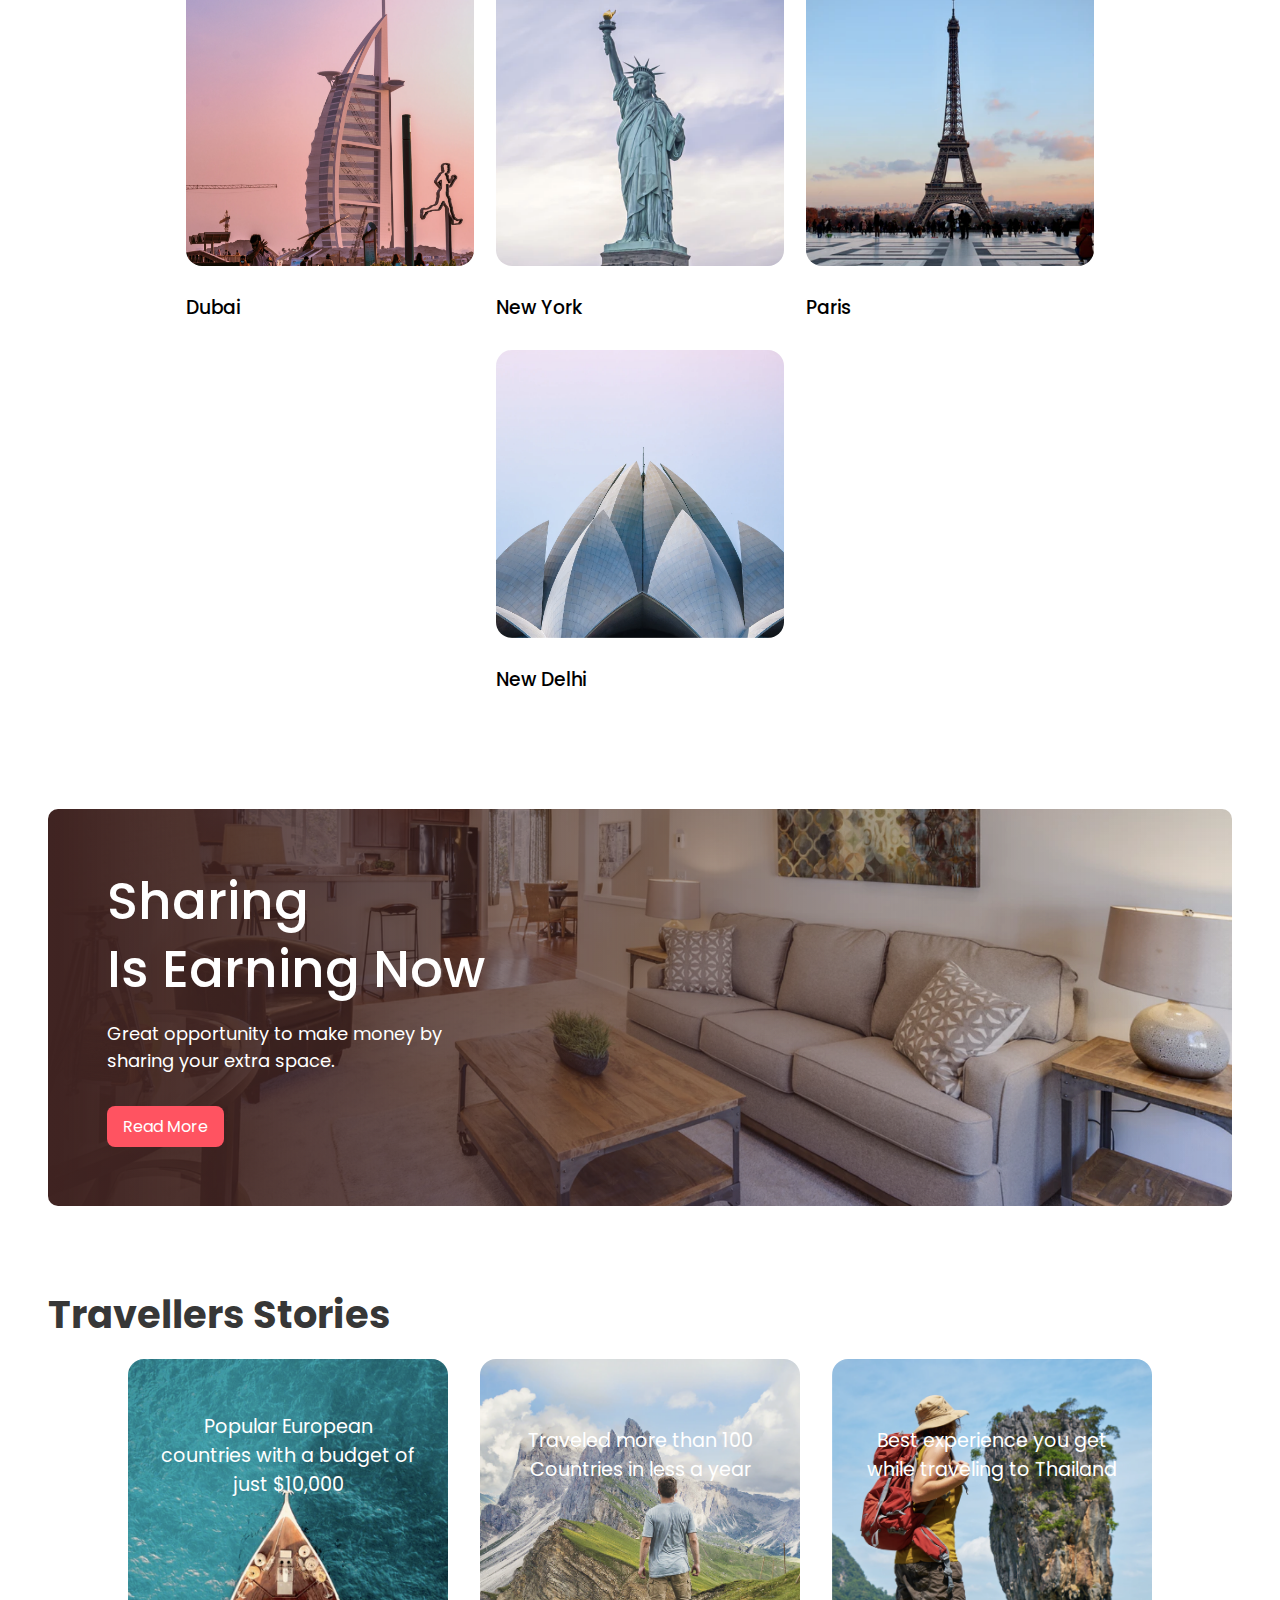
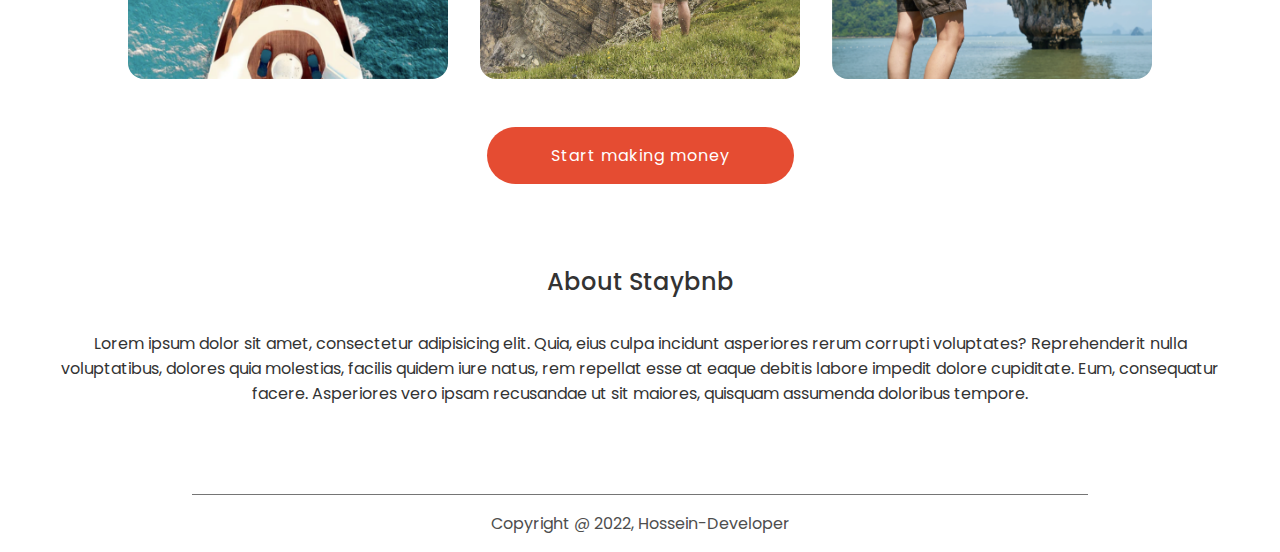
==== commit 4b5f99e0: "Make resposive for small device" ====
--- a/index.html
+++ b/index.html
@@ -20,18 +20,25 @@
     <header class="header">
       <!-- header menu -->
       <nav class="navbar-container">
-        <section class="navbar-logo">
-          <img src="./assets/image/logo.png" alt="logo" />
-        </section>
-        <section class="navbar-menu">
-          <ul>
-            <li><a href="#">Popular Places</a></li>
-            <li><a href="#">Travel Outside</a></li>
-            <li><a href="#">Online Packages</a></li>
-          </ul>
-        </section>
-        <section class="navbar-register-btn">
-          <a href="#">Register Now</a>
+        <section class="navbar-row">
+          <section class="navbar-logo">
+            <img src="./assets/image/logo.png" alt="logo" />
+          </section>
+          <section class="menu-burger-btn">
+            <i class="fa fa-bars"></i>
+          </section>
+        </section>
+        <section class="navbar-row menu-burger d-none">
+          <section class="navbar-menu">
+            <ul>
+              <li><a href="#">Popular Places</a></li>
+              <li><a href="#">Travel Outside</a></li>
+              <li><a href="#">Online Packages</a></li>
+            </ul>
+          </section>
+          <section class="navbar-register-btn">
+            <a href="#">Register Now</a>
+          </section>
         </section>
       </nav>
 
@@ -43,15 +50,15 @@
         </section>
         <section class="searchbar-form">
           <form action="">
-            <section class="search-input border-right">
+            <section class="search-input search-border">
               <label>Location</label>
               <input type="text" placeholder="Where are you going?" />
             </section>
-            <section class="search-input border-right">
+            <section class="search-input search-border">
               <label>Check in</label>
               <input type="text" placeholder="Add Dates" />
             </section>
-            <section class="search-input border-right">
+            <section class="search-input search-border">
               <label>Check out</label>
               <input type="text" placeholder="Add Dates" />
             </section>
--- a/assets/css/style.css
+++ b/assets/css/style.css
@@ -43,6 +43,11 @@
   align-items: center;
   justify-content: space-around;
   padding: 1rem 2rem;
+}
+
+.navbar-row {
+  display: flex;
+  align-items: center;
 }
 
 .navbar-logo img {
@@ -78,6 +83,10 @@
   font-weight: 500;
 }
 
+.menu-burger-btn {
+  display: none;
+}
+
 /* header searchBar style */
 
 .header-searchbar {
@@ -105,17 +114,17 @@
   margin-left: 1.5rem;
 }
 .search-input {
-  width: 9rem;
+  width: 8rem;
 }
 .search-input:first-of-type {
-  width: 13rem;
+  width: 12rem;
 }
 .searchbar-form form section label {
   font-size: 0.9rem;
   font-weight: 600;
 }
 
-.border-right {
+.search-border {
   border-right: 1px solid rgba(112, 112, 112, 0.486);
 }
 .searchbar-submit-btn button {
@@ -291,3 +300,94 @@
 .footer-copyright {
   margin: 1rem 0;
 }
+
+/* make responsive */
+
+@media only screen and (max-width: 800px) {
+  .navbar-container {
+    position: fixed;
+    top: 0;
+    flex-direction: column;
+    width: 100%;
+    padding: 0;
+    background: #000;
+    z-index: 1000;
+  }
+
+  .navbar-row {
+    display: flex;
+    width: 100%;
+    align-items: center;
+    justify-content: space-around;
+    text-align: center;
+    margin: 1rem 0;
+  }
+
+  .navbar-row:nth-child(2) {
+    flex-direction: column-reverse;
+    justify-content: center;
+  }
+
+  .d-none {
+    display: none;
+  }
+
+  .navbar-menu ul {
+    margin: 10px 0;
+    display: flex;
+    flex-direction: column;
+  }
+  .navbar-menu ul li {
+    margin: 10px 0;
+    display: block;
+  }
+
+  .navbar-register-btn {
+    margin: 1rem 1rem 5px 0;
+  }
+
+  .menu-burger-btn {
+    display: block;
+    font-size: 1.3rem;
+    color: #fff;
+  }
+
+  .header-searchbar {
+    margin: 1%;
+  }
+
+  .searchbar-title h1 {
+    font-size: 5vw;
+    padding-top: 6rem;
+  }
+  .searchbar-form form {
+    position: relative;
+    flex-direction: column;
+    justify-content: center;
+    border-radius: 0.4rem;
+  }
+  .search-border {
+    border-right: none;
+    border-bottom: 1px solid rgba(102, 102, 102, 0.616);
+  }
+  .search-input {
+    width: 78% !important;
+    margin: 0.1rem;
+    padding: 0.3rem;
+  }
+  .searchbar-form form section label {
+    font-size: 0.8rem;
+    font-weight: 500;
+    padding: 0.2rem 0;
+  }
+  .searchbar-submit-btn button {
+    position: absolute;
+    left: 40%;
+    bottom: -15%;
+    padding: 1rem;
+    border-radius: 50%;
+  }
+  .sub-title {
+    font-size: 5vw;
+  }
+}
